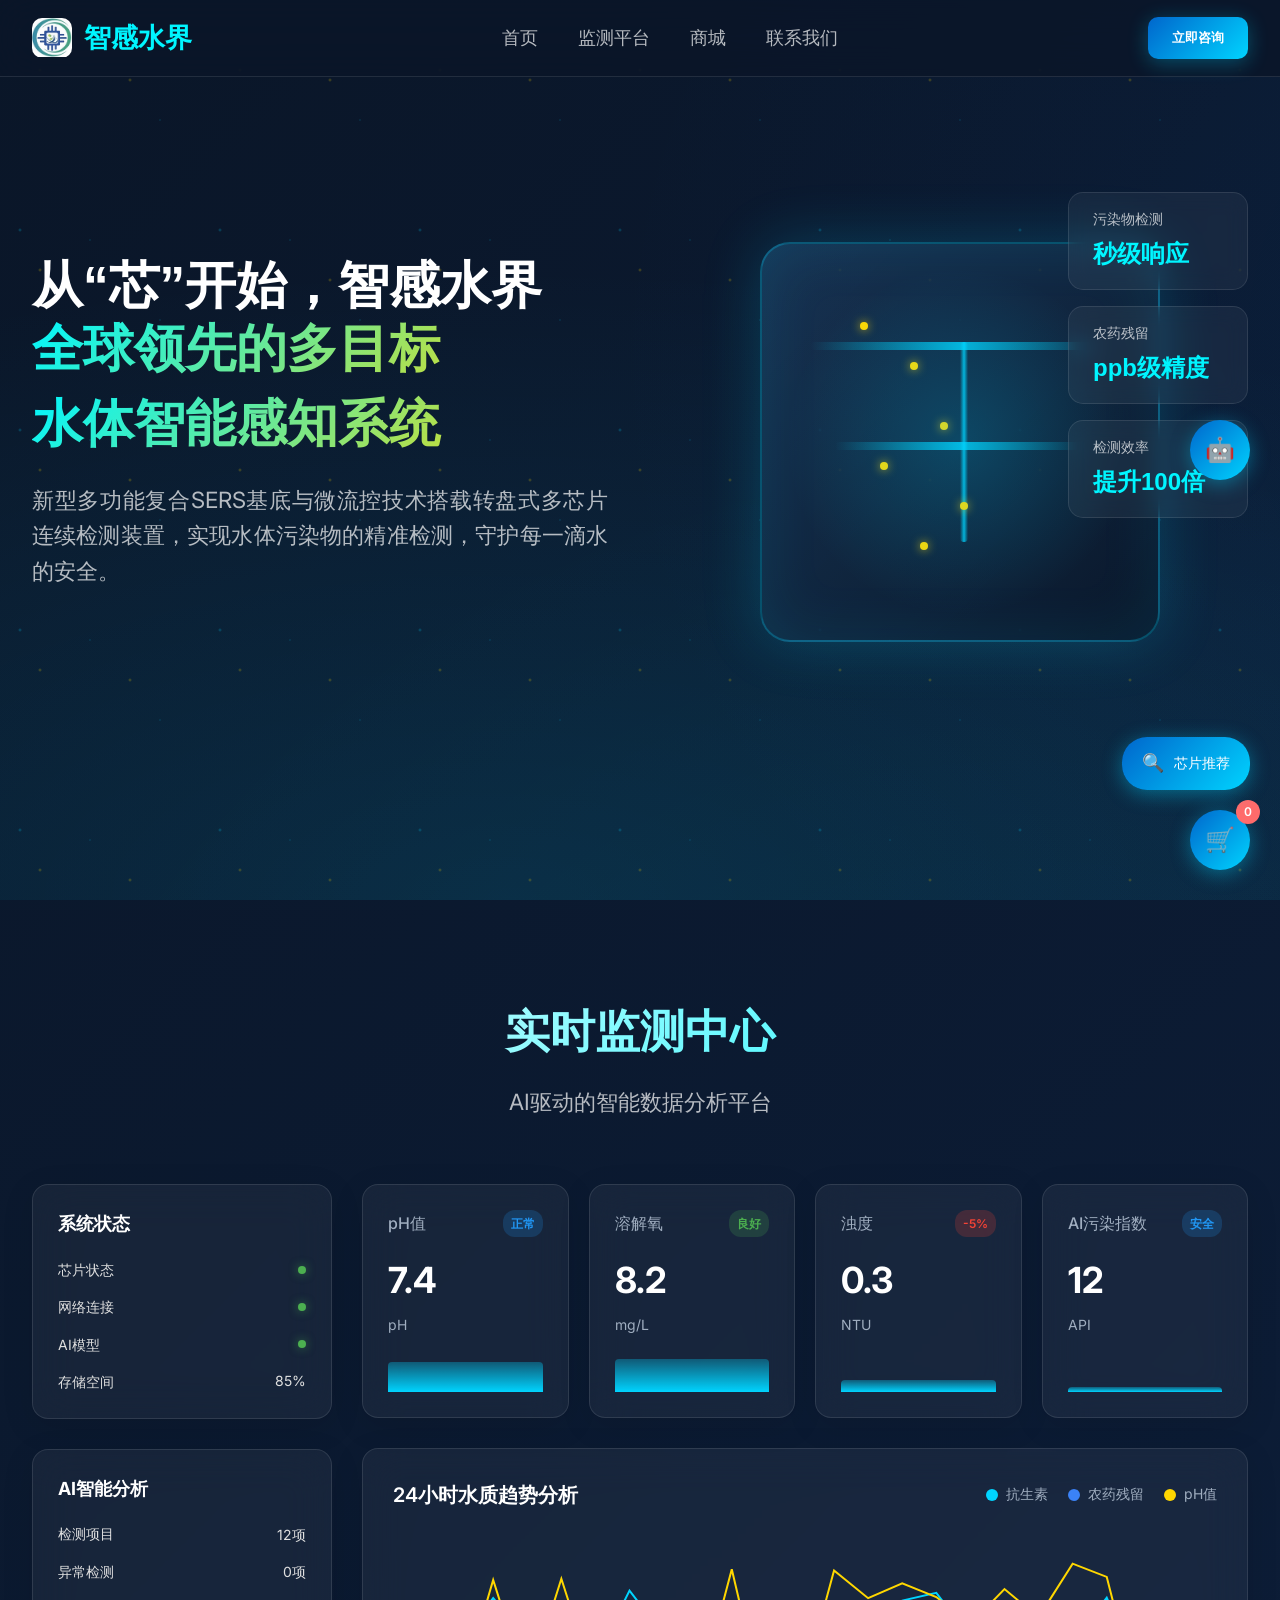
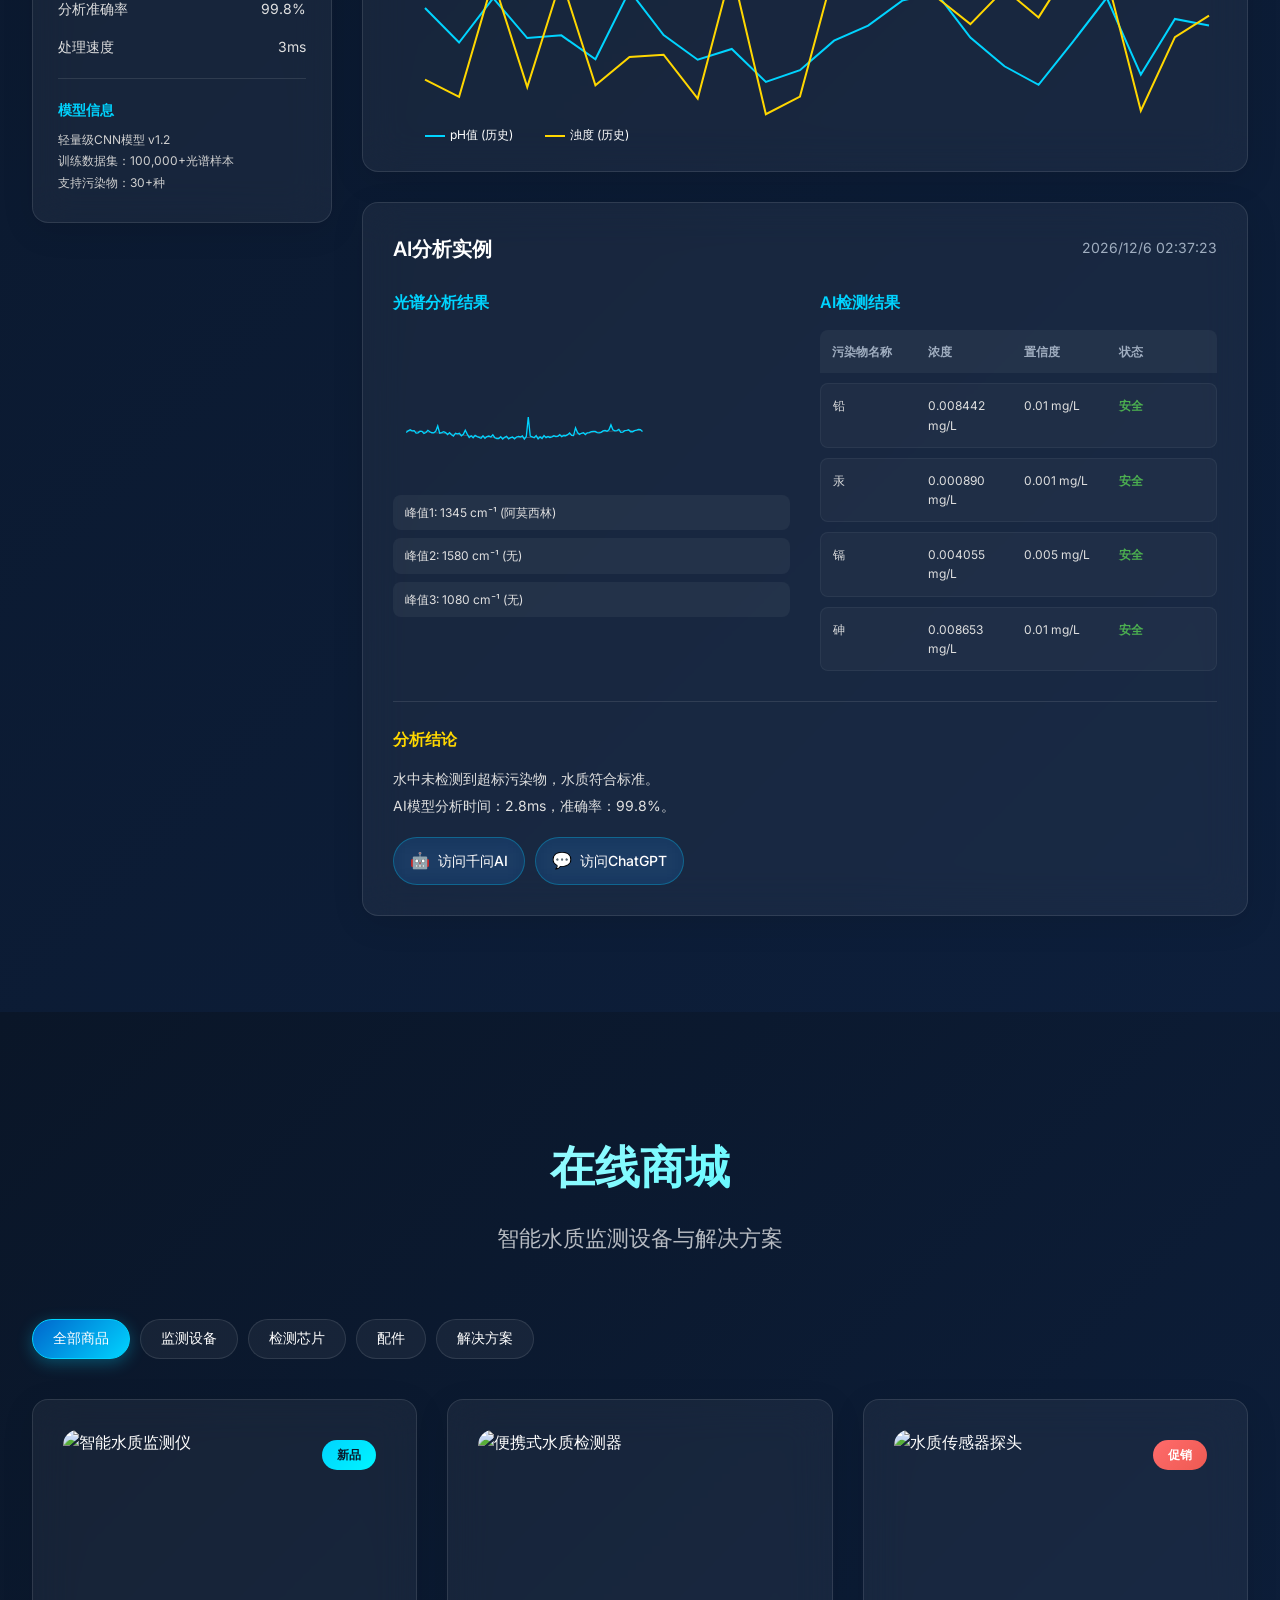
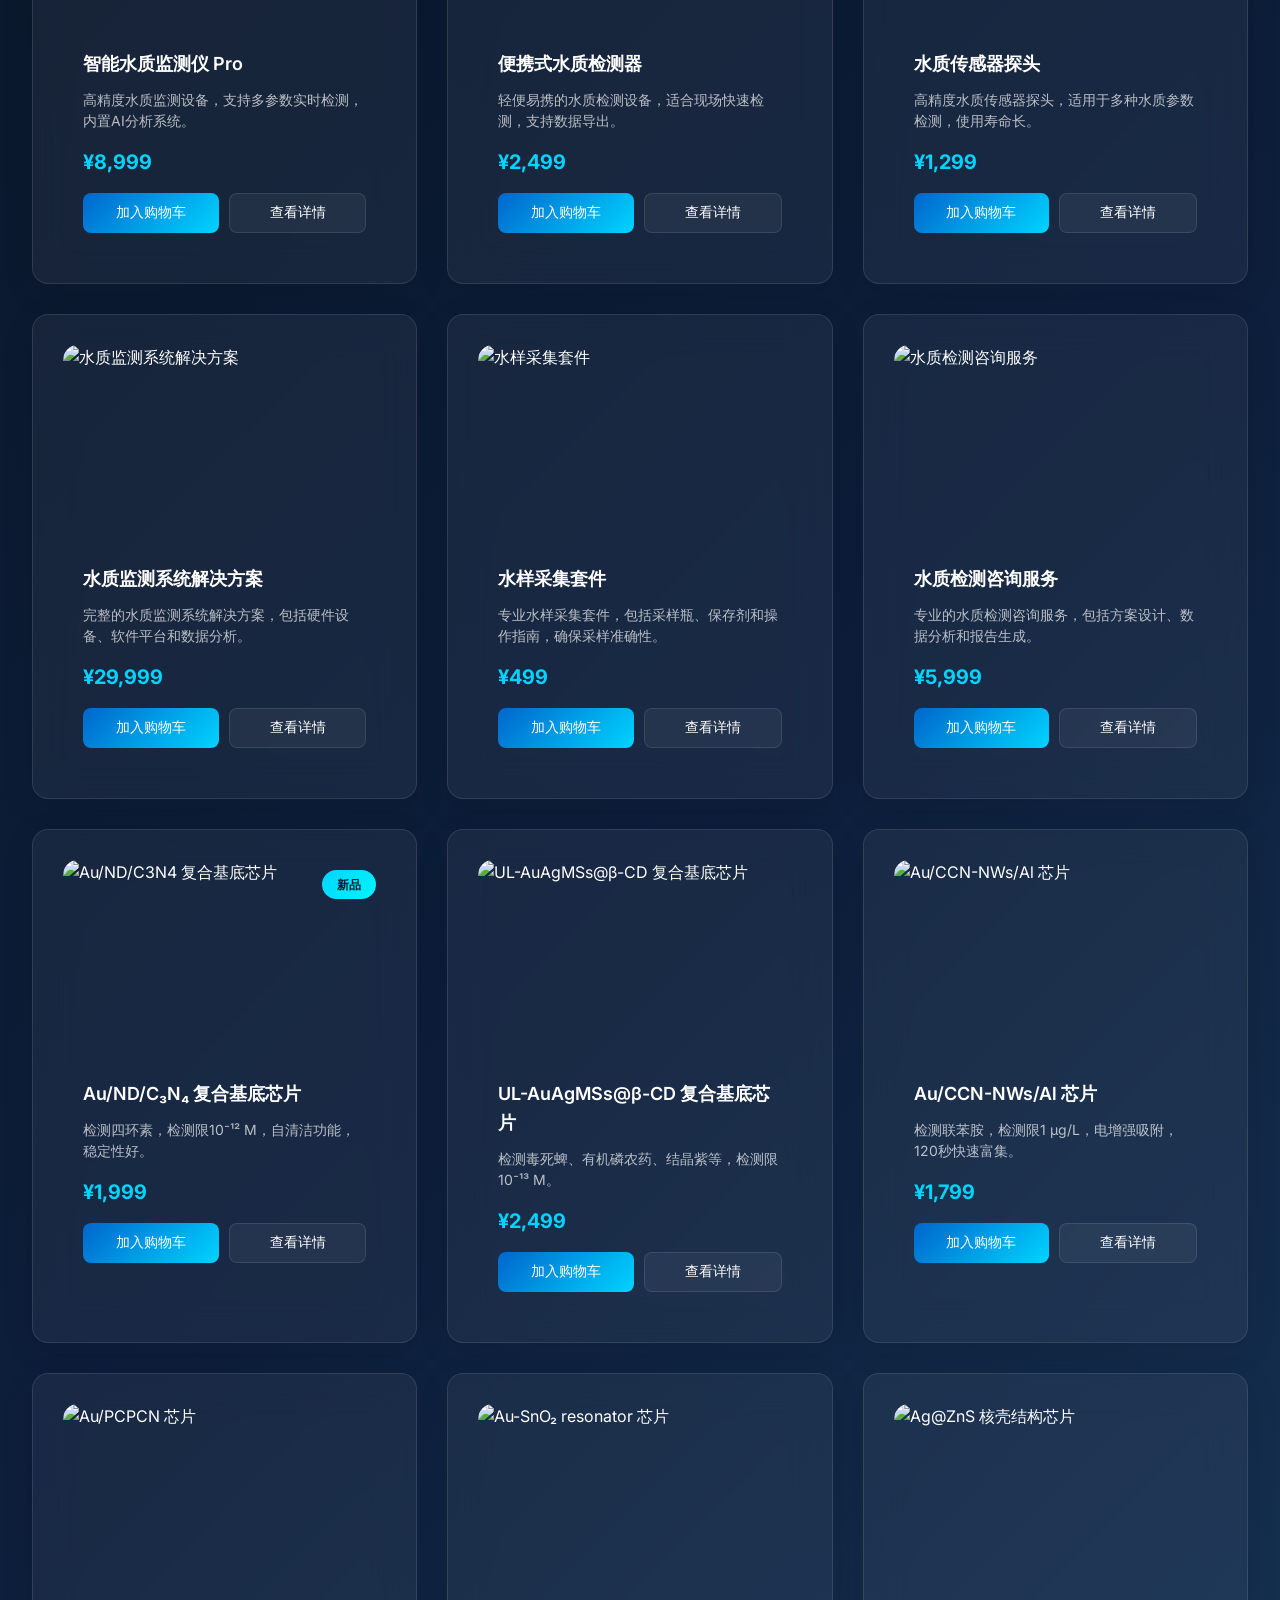
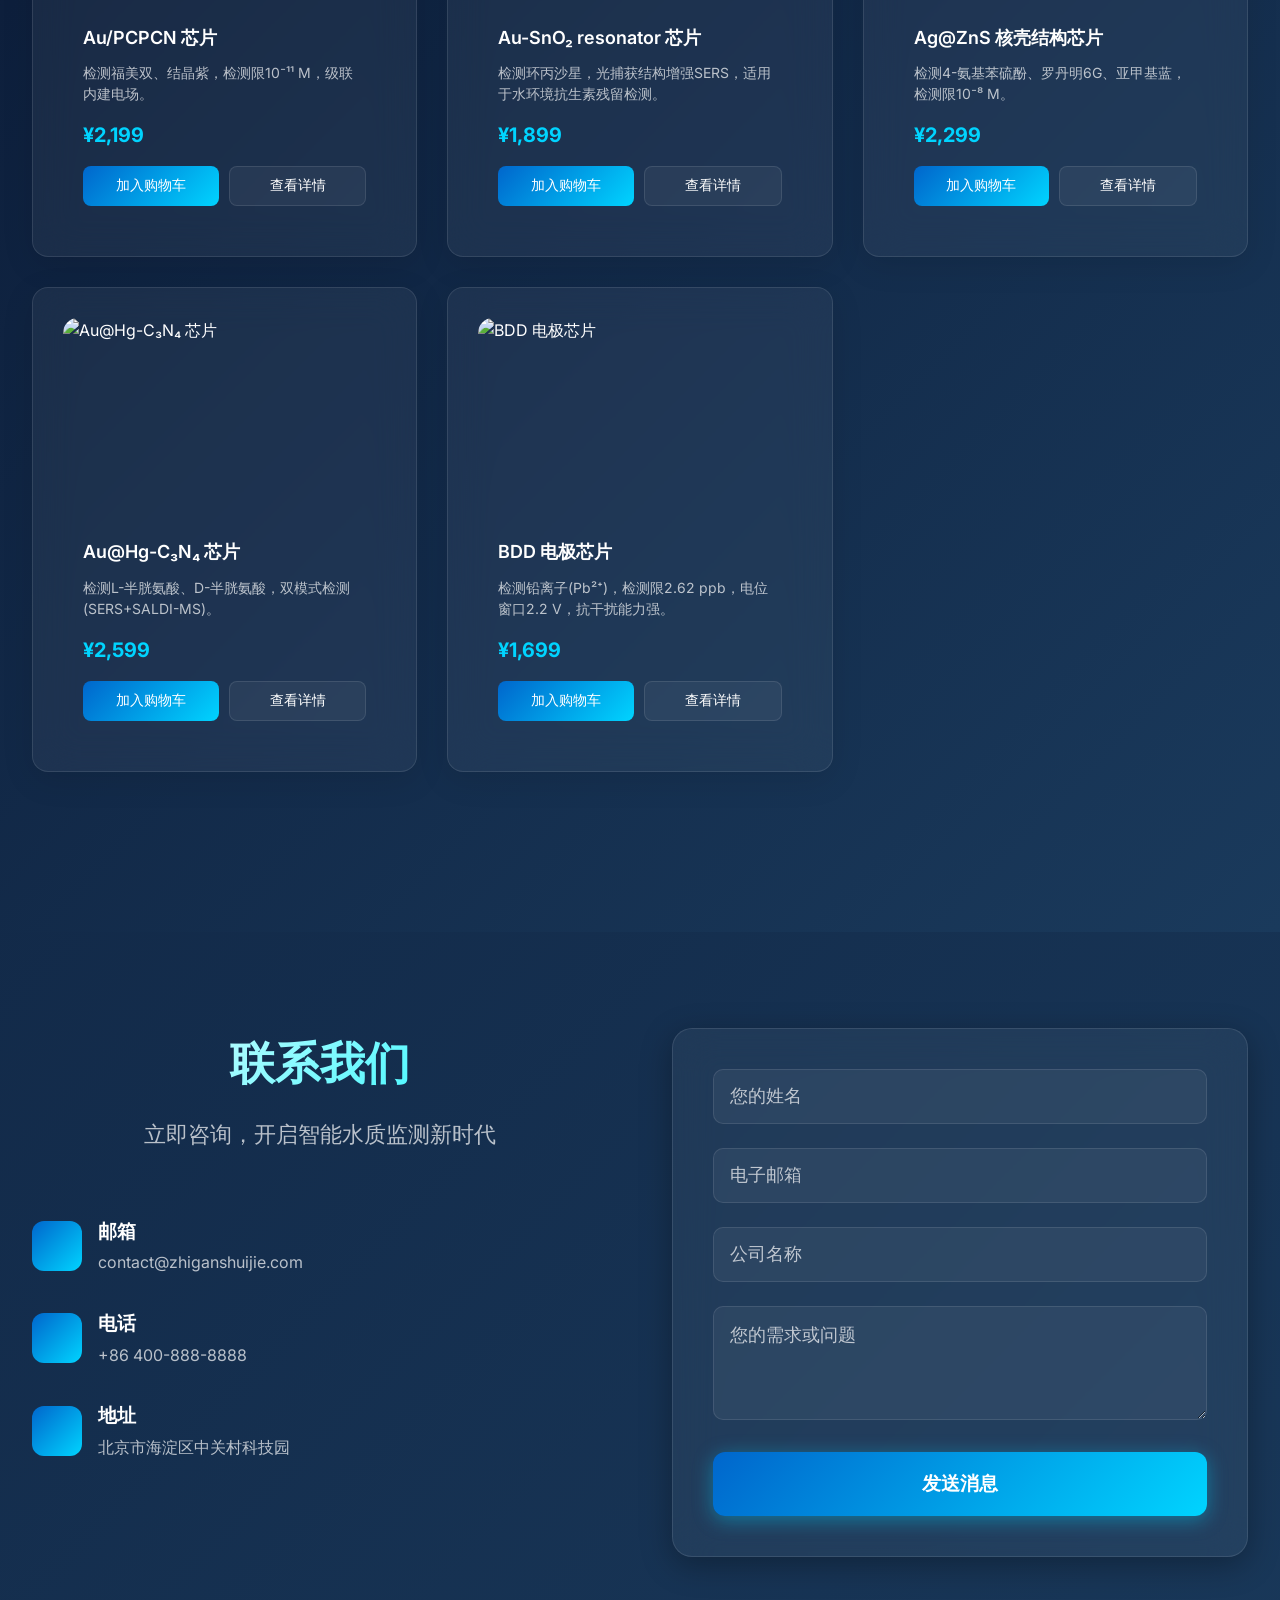
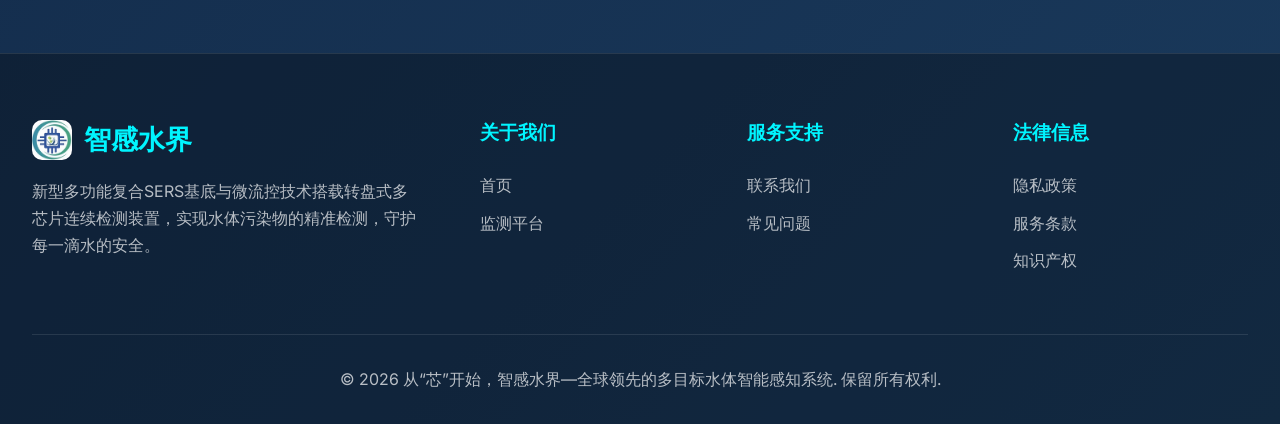
==== index.html @ d19c8962 "Add files via upload" ====
<!DOCTYPE html>
<html lang="zh-CN">
<head>
    <meta charset="UTF-8">
    <meta name="viewport" content="width=device-width, initial-scale=1.0">
    <title>从“芯”开始，智感水界—全球领先的多目标水体智能感知系统</title>
    <link rel="stylesheet" href="styles.css">
    <link href="https://fonts.googleapis.com/css2?family=Inter:wght@300;400;500;600;700;800&family=Noto+Sans+SC:wght@300;400;500;600;700;800&display=swap" rel="stylesheet">
</head>
<body>
    <!-- Navigation -->
    <nav class="navbar">
        <div class="nav-container">
            <div class="logo">
                <img src="图标.jpg" alt="质感水界" class="logo-icon">
                <span>智感水界</span>
            </div>
            <ul class="nav-menu">
                <li><a href="#home">首页</a></li>
                <li><a href="#dashboard">监测平台</a></li>
                <li><a href="#shop">商城</a></li>
                <li><a href="#contact">联系我们</a></li>
            </ul>
            <button class="cta-button">立即咨询</button>
        </div>
    </nav>

    <!-- Hero Section -->
    <section id="home" class="hero">
        <div class="hero-background">
            <div class="water-flow"></div>
            <div class="particles"></div>
        </div>
        
        <div class="hero-content">
            <div class="hero-text">
                <h1 class="hero-title">
                    <span class="title-line">从“芯”开始，智感水界</span>
                    <div class="highlight-container">
                        <span class="title-line highlight">全球领先的多目标</span>
                        <span class="title-line highlight">水体智能感知系统</span>
                    </div>
                </h1>
                <p class="hero-subtitle">
                    新型多功能复合SERS基底与微流控技术搭载转盘式多芯片连续检测装置，实现水体污染物的精准检测，守护每一滴水的安全。
                </p>
            </div>
            
            <div class="hero-visual">
                <div class="chip-container">
                    <div class="microfluidic-chip">
                        <div class="chip-base"></div>
                        <div class="liquid-channel channel-1"></div>
                        <div class="liquid-channel channel-2"></div>
                        <div class="liquid-channel channel-3"></div>
                        <div class="nanoparticle particle-1"></div>
                        <div class="nanoparticle particle-2"></div>
                        <div class="nanoparticle particle-3"></div>
                        <div class="nanoparticle particle-4"></div>
                        <div class="nanoparticle particle-5"></div>
                        <div class="nanoparticle particle-6"></div>
                        <div class="chip-glow"></div>
                    </div>
                    <div class="floating-data">
                        <div class="data-point">
                            <span class="data-label">污染物检测</span>
                            <span class="data-value">秒级响应</span>
                        </div>
                        <div class="data-point">
                            <span class="data-label">农药残留</span>
                            <span class="data-value">ppb级精度</span>
                        </div>
                        <div class="data-point">
                            <span class="data-label">检测效率</span>
                            <span class="data-value">提升100倍</span>
                        </div>
                    </div>
                </div>
            </div>
        </div>
    </section>

    <!-- Dashboard Section -->
    <section id="dashboard" class="dashboard">
        <div class="container">
            <h2 class="section-title">实时监测中心</h2>
            <p class="section-subtitle">AI驱动的智能数据分析平台</p>
            
            <div class="dashboard-content">
                <div class="dashboard-sidebar">
                    <div class="system-status glass-card">
                        <h3>系统状态</h3>
                        <div class="status-indicators">
                            <div class="status-item">
                                <span>芯片状态</span>
                                <span class="status-dot online"></span>
                            </div>
                            <div class="status-item">
                                <span>网络连接</span>
                                <span class="status-dot online"></span>
                            </div>
                            <div class="status-item">
                                <span>AI模型</span>
                                <span class="status-dot online"></span>
                            </div>
                            <div class="status-item">
                                <span>存储空间</span>
                                <span>85%</span>
                            </div>
                        </div>
                    </div>
                    
                    <div class="ai-analysis glass-card">
                        <h3>AI智能分析</h3>
                        <div class="analysis-result">
                            <div class="analysis-item">
                                <span>检测项目</span>
                                <span>12项</span>
                            </div>
                            <div class="analysis-item">
                                <span>异常检测</span>
                                <span>0项</span>
                            </div>
                            <div class="analysis-item">
                                <span>分析准确率</span>
                                <span>99.8%</span>
                            </div>
                            <div class="analysis-item">
                                <span>处理速度</span>
                                <span>3ms</span>
                            </div>
                        </div>
                        <div class="ai-model-info">
                            <h4>模型信息</h4>
                            <p>轻量级CNN模型 v1.2</p>
                            <p>训练数据集：100,000+光谱样本</p>
                            <p>支持污染物：30+种</p>
                        </div>
                    </div>
                </div>
                
                <div class="dashboard-main">
                    <div class="metrics-grid">
                        <div class="metric-card glass-card">
                            <div class="metric-header">
                                <span class="metric-title">pH值</span>
                                <span class="metric-trend stable">正常</span>
                            </div>
                            <div class="metric-value">7.4</div>
                            <div class="metric-unit">pH</div>
                            <div class="metric-chart">
                                <div class="chart-bar" style="height: 74%"></div>
                            </div>
                        </div>
                        
                        <div class="metric-card glass-card">
                            <div class="metric-header">
                                <span class="metric-title">溶解氧</span>
                                <span class="metric-trend positive">良好</span>
                            </div>
                            <div class="metric-value">8.2</div>
                            <div class="metric-unit">mg/L</div>
                            <div class="metric-chart">
                                <div class="chart-bar" style="height: 82%"></div>
                            </div>
                        </div>
                        
                        <div class="metric-card glass-card">
                            <div class="metric-header">
                                <span class="metric-title">浊度</span>
                                <span class="metric-trend negative">-5%</span>
                            </div>
                            <div class="metric-value">0.3</div>
                            <div class="metric-unit">NTU</div>
                            <div class="metric-chart">
                                <div class="chart-bar" style="height: 30%"></div>
                            </div>
                        </div>
                        
                        <div class="metric-card glass-card">
                            <div class="metric-header">
                                <span class="metric-title">AI污染指数</span>
                                <span class="metric-trend stable">安全</span>
                            </div>
                            <div class="metric-value">12</div>
                            <div class="metric-unit">API</div>
                            <div class="metric-chart">
                                <div class="chart-bar" style="height: 12%"></div>
                            </div>
                        </div>
                    </div>
                    
                    <div class="main-chart glass-card">
                        <div class="chart-header">
                            <h4>24小时水质趋势分析</h4>
                            <div class="chart-legend">
                                <span class="legend-item"><span class="legend-dot cyan"></span>抗生素</span>
                                <span class="legend-item"><span class="legend-dot blue"></span>农药残留</span>
                                <span class="legend-item"><span class="legend-dot gold"></span>pH值</span>
                            </div>
                        </div>
                        <div class="chart-area">
                            <svg class="chart-svg" viewBox="0 0 800 200">
                                <defs>
                                    <linearGradient id="gradient1" x1="0%" y1="0%" x2="0%" y2="100%">
                                        <stop offset="0%" style="stop-color:#00d4ff;stop-opacity:0.3" />
                                        <stop offset="100%" style="stop-color:#00d4ff;stop-opacity:0" />
                                    </linearGradient>
                                </defs>
                                <path class="chart-path" d="M0,150 Q100,100 200,120 T400,80 T600,100 T800,60" fill="none" stroke="#00d4ff" stroke-width="2"/>
                                <path class="chart-area-fill" d="M0,150 Q100,100 200,120 T400,80 T600,100 T800,60 L800,200 L0,200 Z" fill="url(#gradient1)"/>
                            </svg>
                        </div>
                    </div>
                    
                    <!-- AI Analysis Example Section -->
                    <div class="ai-analysis-example glass-card">
                        <div class="analysis-header">
                            <h4>AI分析实例</h4>
                            <span class="analysis-time">2026-12-20 19:45:30</span>
                        </div>
                        <div class="analysis-content">
                            <div class="spectral-analysis">
                                <h5>光谱分析结果</h5>
                                <div class="spectrum-chart">
                                    <svg class="spectrum-svg" viewBox="0 0 600 150">
                                        <path class="spectrum-path" d="M0,100 Q50,80 100,90 T200,70 T300,85 T400,60 T500,75 T600,50" fill="none" stroke="#ffd700" stroke-width="2"/>
                                        <path class="spectrum-baseline" d="M0,120 L600,120" stroke="#666" stroke-width="1" stroke-dasharray="5,5"/>
                                    </svg>
                                </div>
                                <div class="spectral-peaks">
                                    <span class="peak">峰值1: 1345 cm⁻¹ (阿莫西林)</span>
                                    <span class="peak">峰值2: 1580 cm⁻¹ (无)</span>
                                    <span class="peak">峰值3: 1080 cm⁻¹ (无)</span>
                                </div>
                            </div>
                            <div class="ai-detection-results">
                                <h5>AI检测结果</h5>
                                <div class="detection-table">
                                    <div class="table-header">
                                        <span>污染物名称</span>
                                        <span>浓度</span>
                                        <span>置信度</span>
                                        <span>状态</span>
                                    </div>
                                    <div class="table-row">
                                        <span>阿莫西林</span>
                                        <span>0.02 mg/L</span>
                                        <span>99.8%</span>
                                        <span class="status-safe">安全</span>
                                    </div>
                                    <div class="table-row">
                                        <span>四环素</span>
                                        <span>未检测到</span>
                                        <span>-</span>
                                        <span class="status-safe">安全</span>
                                    </div>
                                    <div class="table-row">
                                        <span>农药残留</span>
                                        <span>未检测到</span>
                                        <span>-</span>
                                        <span class="status-safe">安全</span>
                                    </div>
                                    <div class="table-row">
                                        <span>重金属</span>
                                        <span>未检测到</span>
                                        <span>-</span>
                                        <span class="status-safe">安全</span>
                                    </div>
                                </div>
                            </div>
                        </div>
                        <div class="analysis-conclusion">
                            <h5>分析结论</h5>
                            <p>水样中检测到低浓度阿莫西林（0.02 mg/L），低于国家标准限量（0.05 mg/L），水质安全。</p>
                            <p>AI模型分析时间：2.8ms，准确率：99.8%。</p>
                            <div class="ai-assistant-links">
                                <a href="https://qianwen.aliyun.com/" target="_blank" class="ai-link-button">
                                    <span class="ai-icon">🤖</span>
                                    访问千问AI
                                </a>
                                <a href="https://chat.openai.com/" target="_blank" class="ai-link-button">
                                    <span class="ai-icon">💬</span>
                                    访问ChatGPT
                                </a>
                            </div>
                        </div>
                    </div>
                </div>
            </div>
        </div>
    </section>

    <!-- Shop Section -->
    <section id="shop" class="shop">
        <div class="container">
            <h2 class="section-title">在线商城</h2>
            <p class="section-subtitle">智能水质监测设备与解决方案</p>
            
            <div class="shop-content">
                <!-- Shop Categories -->
                <div class="shop-categories">
                    <button class="category-btn active" data-category="all">全部商品</button>
                    <button class="category-btn" data-category="equipment">监测设备</button>
                    <button class="category-btn" data-category="chips">检测芯片</button>
                    <button class="category-btn" data-category="accessories">配件</button>
                    <button class="category-btn" data-category="solutions">解决方案</button>
                </div>
                
                <!-- Products Grid -->
                <div class="products-grid">
                    <!-- Product 1 -->
                    <div class="product-card glass-card" data-category="equipment">
                        <div class="product-image">
                            <img src="https://trae-api-cn.mchost.guru/api/ide/v1/text_to_image?prompt=water%20quality%20monitoring%20device%2C%20scientific%20equipment%2C%20blue%20and%20white%20design%2C%20professional%20appearance&image_size=landscape_4_3" alt="智能水质监测仪">
                            <div class="product-badge new">新品</div>
                        </div>
                        <div class="product-info">
                            <h3 class="product-title">智能水质监测仪 Pro</h3>
                            <p class="product-description">高精度水质监测设备，支持多参数实时检测，内置AI分析系统。</p>
                            <div class="product-price">¥8,999</div>
                            <div class="product-actions">
                                <button class="add-to-cart" data-id="1">加入购物车</button>
                                <button class="view-details" data-id="1">查看详情</button>
                            </div>
                        </div>
                    </div>
                    
                    <!-- Product 2 -->
                    <div class="product-card glass-card" data-category="equipment">
                        <div class="product-image">
                            <img src="https://trae-api-cn.mchost.guru/api/ide/v1/text_to_image?prompt=portable%20water%20quality%20tester%2C%20handheld%20device%2C%20modern%20design%2C%20blue%20display&image_size=landscape_4_3" alt="便携式水质检测器">
                        </div>
                        <div class="product-info">
                            <h3 class="product-title">便携式水质检测器</h3>
                            <p class="product-description">轻便易携的水质检测设备，适合现场快速检测，支持数据导出。</p>
                            <div class="product-price">¥2,499</div>
                            <div class="product-actions">
                                <button class="add-to-cart" data-id="2">加入购物车</button>
                                <button class="view-details" data-id="2">查看详情</button>
                            </div>
                        </div>
                    </div>
                    
                    <!-- Product 3 -->
                    <div class="product-card glass-card" data-category="accessories">
                        <div class="product-image">
                            <img src="https://trae-api-cn.mchost.guru/api/ide/v1/text_to_image?prompt=water%20quality%20sensor%20probe%2C%20scientific%20instrument%2C%20stainless%20steel%20design&image_size=landscape_4_3" alt="水质传感器探头">
                            <div class="product-badge sale">促销</div>
                        </div>
                        <div class="product-info">
                            <h3 class="product-title">水质传感器探头</h3>
                            <p class="product-description">高精度水质传感器探头，适用于多种水质参数检测，使用寿命长。</p>
                            <div class="product-price">¥1,299</div>
                            <div class="product-actions">
                                <button class="add-to-cart" data-id="3">加入购物车</button>
                                <button class="view-details" data-id="3">查看详情</button>
                            </div>
                        </div>
                    </div>
                    
                    <!-- Product 4 -->
                    <div class="product-card glass-card" data-category="solutions">
                        <div class="product-image">
                            <img src="https://trae-api-cn.mchost.guru/api/ide/v1/text_to_image?prompt=water%20quality%20monitoring%20system%20dashboard%2C%20data%20visualization%2C%20modern%20interface&image_size=landscape_4_3" alt="水质监测系统解决方案">
                        </div>
                        <div class="product-info">
                            <h3 class="product-title">水质监测系统解决方案</h3>
                            <p class="product-description">完整的水质监测系统解决方案，包括硬件设备、软件平台和数据分析。</p>
                            <div class="product-price">¥29,999</div>
                            <div class="product-actions">
                                <button class="add-to-cart" data-id="4">加入购物车</button>
                                <button class="view-details" data-id="4">查看详情</button>
                            </div>
                        </div>
                    </div>
                    
                    <!-- Product 5 -->
                    <div class="product-card glass-card" data-category="accessories">
                        <div class="product-image">
                            <img src="https://trae-api-cn.mchost.guru/api/ide/v1/text_to_image?prompt=water%20sample%20collection%20kit%2C%20scientific%20equipment%2C%20professional%20tools&image_size=landscape_4_3" alt="水样采集套件">
                        </div>
                        <div class="product-info">
                            <h3 class="product-title">水样采集套件</h3>
                            <p class="product-description">专业水样采集套件，包括采样瓶、保存剂和操作指南，确保采样准确性。</p>
                            <div class="product-price">¥499</div>
                            <div class="product-actions">
                                <button class="add-to-cart" data-id="5">加入购物车</button>
                                <button class="view-details" data-id="5">查看详情</button>
                            </div>
                        </div>
                    </div>
                    
                    <!-- Product 6 -->
                    <div class="product-card glass-card" data-category="solutions">
                        <div class="product-image">
                            <img src="https://trae-api-cn.mchost.guru/api/ide/v1/text_to_image?prompt=water%20quality%20consulting%20service%2C%20professional%20team%2C%20data%20analysis&image_size=landscape_4_3" alt="水质检测咨询服务">
                        </div>
                        <div class="product-info">
                            <h3 class="product-title">水质检测咨询服务</h3>
                            <p class="product-description">专业的水质检测咨询服务，包括方案设计、数据分析和报告生成。</p>
                            <div class="product-price">¥5,999</div>
                            <div class="product-actions">
                                <button class="add-to-cart" data-id="6">加入购物车</button>
                                <button class="view-details" data-id="6">查看详情</button>
                            </div>
                        </div>
                    </div>
                    
                    <!-- Chip Products -->
                    <!-- Chip 1 -->
                    <div class="product-card glass-card" data-category="chips">
                        <div class="product-image">
                            <img src="https://trae-api-cn.mchost.guru/api/ide/v1/text_to_image?prompt=microchip%20for%20water%20quality%20testing%2C%20scientific%20equipment%2C%20blue%20and%20silver%20design&image_size=landscape_4_3" alt="Au/ND/C3N4 复合基底芯片">
                            <div class="product-badge new">新品</div>
                        </div>
                        <div class="product-info">
                            <h3 class="product-title">Au/ND/C₃N₄ 复合基底芯片</h3>
                            <p class="product-description">检测四环素，检测限10⁻¹² M，自清洁功能，稳定性好。</p>
                            <div class="product-price">¥1,999</div>
                            <div class="product-actions">
                                <button class="add-to-cart" data-id="7">加入购物车</button>
                                <button class="view-details" data-id="7">查看详情</button>
                            </div>
                        </div>
                    </div>
                    
                    <!-- Chip 2 -->
                    <div class="product-card glass-card" data-category="chips">
                        <div class="product-image">
                            <img src="https://trae-api-cn.mchost.guru/api/ide/v1/text_to_image?prompt=microchip%20for%20water%20quality%20testing%2C%20scientific%20equipment%2C%20green%20and%20silver%20design&image_size=landscape_4_3" alt="UL-AuAgMSs@β-CD 复合基底芯片">
                        </div>
                        <div class="product-info">
                            <h3 class="product-title">UL-AuAgMSs@β-CD 复合基底芯片</h3>
                            <p class="product-description">检测毒死蜱、有机磷农药、结晶紫等，检测限10⁻¹³ M。</p>
                            <div class="product-price">¥2,499</div>
                            <div class="product-actions">
                                <button class="add-to-cart" data-id="8">加入购物车</button>
                                <button class="view-details" data-id="8">查看详情</button>
                            </div>
                        </div>
                    </div>
                    
                    <!-- Chip 3 -->
                    <div class="product-card glass-card" data-category="chips">
                        <div class="product-image">
                            <img src="https://trae-api-cn.mchost.guru/api/ide/v1/text_to_image?prompt=microchip%20for%20water%20quality%20testing%2C%20scientific%20equipment%2C%20purple%20and%20silver%20design&image_size=landscape_4_3" alt="Au/CCN-NWs/Al 芯片">
                        </div>
                        <div class="product-info">
                            <h3 class="product-title">Au/CCN-NWs/Al 芯片</h3>
                            <p class="product-description">检测联苯胺，检测限1 μg/L，电增强吸附，120秒快速富集。</p>
                            <div class="product-price">¥1,799</div>
                            <div class="product-actions">
                                <button class="add-to-cart" data-id="9">加入购物车</button>
                                <button class="view-details" data-id="9">查看详情</button>
                            </div>
                        </div>
                    </div>
                    
                    <!-- Chip 4 -->
                    <div class="product-card glass-card" data-category="chips">
                        <div class="product-image">
                            <img src="https://trae-api-cn.mchost.guru/api/ide/v1/text_to_image?prompt=microchip%20for%20water%20quality%20testing%2C%20scientific%20equipment%2C%20red%20and%20silver%20design&image_size=landscape_4_3" alt="Au/PCPCN 芯片">
                        </div>
                        <div class="product-info">
                            <h3 class="product-title">Au/PCPCN 芯片</h3>
                            <p class="product-description">检测福美双、结晶紫，检测限10⁻¹¹ M，级联内建电场。</p>
                            <div class="product-price">¥2,199</div>
                            <div class="product-actions">
                                <button class="add-to-cart" data-id="10">加入购物车</button>
                                <button class="view-details" data-id="10">查看详情</button>
                            </div>
                        </div>
                    </div>
                    
                    <!-- Chip 5 -->
                    <div class="product-card glass-card" data-category="chips">
                        <div class="product-image">
                            <img src="https://trae-api-cn.mchost.guru/api/ide/v1/text_to_image?prompt=microchip%20for%20water%20quality%20testing%2C%20scientific%20equipment%2C%20yellow%20and%20silver%20design&image_size=landscape_4_3" alt="Au-SnO₂ resonator 芯片">
                        </div>
                        <div class="product-info">
                            <h3 class="product-title">Au-SnO₂ resonator 芯片</h3>
                            <p class="product-description">检测环丙沙星，光捕获结构增强SERS，适用于水环境抗生素残留检测。</p>
                            <div class="product-price">¥1,899</div>
                            <div class="product-actions">
                                <button class="add-to-cart" data-id="11">加入购物车</button>
                                <button class="view-details" data-id="11">查看详情</button>
                            </div>
                        </div>
                    </div>
                    
                    <!-- Chip 6 -->
                    <div class="product-card glass-card" data-category="chips">
                        <div class="product-image">
                            <img src="https://trae-api-cn.mchost.guru/api/ide/v1/text_to_image?prompt=microchip%20for%20water%20quality%20testing%2C%20scientific%20equipment%2C%20blue%20and%20gold%20design&image_size=landscape_4_3" alt="Ag@ZnS 核壳结构芯片">
                        </div>
                        <div class="product-info">
                            <h3 class="product-title">Ag@ZnS 核壳结构芯片</h3>
                            <p class="product-description">检测4-氨基苯硫酚、罗丹明6G、亚甲基蓝，检测限10⁻⁸ M。</p>
                            <div class="product-price">¥2,299</div>
                            <div class="product-actions">
                                <button class="add-to-cart" data-id="12">加入购物车</button>
                                <button class="view-details" data-id="12">查看详情</button>
                            </div>
                        </div>
                    </div>
                    
                    <!-- Chip 7 -->
                    <div class="product-card glass-card" data-category="chips">
                        <div class="product-image">
                            <img src="https://trae-api-cn.mchost.guru/api/ide/v1/text_to_image?prompt=microchip%20for%20water%20quality%20testing%2C%20scientific%20equipment%2C%20silver%20and%20white%20design&image_size=landscape_4_3" alt="Au@Hg-C₃N₄ 芯片">
                        </div>
                        <div class="product-info">
                            <h3 class="product-title">Au@Hg-C₃N₄ 芯片</h3>
                            <p class="product-description">检测L-半胱氨酸、D-半胱氨酸，双模式检测(SERS+SALDI-MS)。</p>
                            <div class="product-price">¥2,599</div>
                            <div class="product-actions">
                                <button class="add-to-cart" data-id="13">加入购物车</button>
                                <button class="view-details" data-id="13">查看详情</button>
                            </div>
                        </div>
                    </div>
                    
                    <!-- Chip 8 -->
                    <div class="product-card glass-card" data-category="chips">
                        <div class="product-image">
                            <img src="https://trae-api-cn.mchost.guru/api/ide/v1/text_to_image?prompt=microchip%20for%20water%20quality%20testing%2C%20scientific%20equipment%2C%20black%20and%20silver%20design&image_size=landscape_4_3" alt="BDD 电极芯片">
                        </div>
                        <div class="product-info">
                            <h3 class="product-title">BDD 电极芯片</h3>
                            <p class="product-description">检测铅离子(Pb²⁺)，检测限2.62 ppb，电位窗口2.2 V，抗干扰能力强。</p>
                            <div class="product-price">¥1,699</div>
                            <div class="product-actions">
                                <button class="add-to-cart" data-id="14">加入购物车</button>
                                <button class="view-details" data-id="14">查看详情</button>
                            </div>
                        </div>
                    </div>
                </div>
                
                <!-- Shopping Cart -->
                <div class="shopping-cart glass-card">
                    <div class="cart-header">
                        <h3>购物车</h3>
                        <button class="cart-close">×</button>
                    </div>
                    <div class="cart-items" id="cartItems">
                        <div class="cart-empty">
                            <p>购物车为空</p>
                        </div>
                    </div>
                    <div class="cart-summary">
                        <div class="cart-total">
                            <span>总计：</span>
                            <span class="total-price">¥0</span>
                        </div>
                        <button class="checkout-btn">结算</button>
                    </div>
                </div>
                
                <!-- Chip Recommendation System -->
                <div class="chip-recommendation glass-card">
                    <div class="recommendation-header">
                        <h3>芯片智能推荐</h3>
                        <button class="recommendation-close">×</button>
                    </div>
                    <div class="recommendation-content">
                        <div class="pollutants-selection">
                            <h4>选择需要监测的污染物</h4>
                            <div class="pollutants-list">
                                <div class="pollutant-item">
                                    <input type="checkbox" id="pollutant-1" value="tetracycline">
                                    <label for="pollutant-1">四环素 (Tetracycline)</label>
                                </div>
                                <div class="pollutant-item">
                                    <input type="checkbox" id="pollutant-2" value="chlorpyrifos">
                                    <label for="pollutant-2">毒死蜱 (CPF)</label>
                                </div>
                                <div class="pollutant-item">
                                    <input type="checkbox" id="pollutant-3" value="crystal-violet">
                                    <label for="pollutant-3">结晶紫 (CV)</label>
                                </div>
                                <div class="pollutant-item">
                                    <input type="checkbox" id="pollutant-4" value="methylene-blue">
                                    <label for="pollutant-4">亚甲基蓝 (MB)</label>
                                </div>
                                <div class="pollutant-item">
                                    <input type="checkbox" id="pollutant-5" value="methyl-orange">
                                    <label for="pollutant-5">甲基橙 (MO)</label>
                                </div>
                                <div class="pollutant-item">
                                    <input type="checkbox" id="pollutant-6" value="benzidine">
                                    <label for="pollutant-6">联苯胺 (Benzidine)</label>
                                </div>
                                <div class="pollutant-item">
                                    <input type="checkbox" id="pollutant-7" value="thiram">
                                    <label for="pollutant-7">福美双 (Thiram)</label>
                                </div>
                                <div class="pollutant-item">
                                    <input type="checkbox" id="pollutant-8" value="ciprofloxacin">
                                    <label for="pollutant-8">环丙沙星 (Ciprofloxacin)</label>
                                </div>
                                <div class="pollutant-item">
                                    <input type="checkbox" id="pollutant-9" value="4-atp">
                                    <label for="pollutant-9">4-氨基苯硫酚 (4-ATP)</label>
                                </div>
                                <div class="pollutant-item">
                                    <input type="checkbox" id="pollutant-10" value="rhodamine-6g">
                                    <label for="pollutant-10">罗丹明6G (R6G)</label>
                                </div>
                                <div class="pollutant-item">
                                    <input type="checkbox" id="pollutant-11" value="cysteine">
                                    <label for="pollutant-11">半胱氨酸 (Cysteine)</label>
                                </div>
                                <div class="pollutant-item">
                                    <input type="checkbox" id="pollutant-12" value="lead">
                                    <label for="pollutant-12">铅离子 (Pb²⁺)</label>
                                </div>
                            </div>
                        </div>
                        <button class="recommend-btn" id="recommendBtn">获取推荐</button>
                        <div class="recommendation-results" id="recommendationResults">
                            <h4>推荐芯片</h4>
                            <div class="recommendation-empty">
                                <p>请选择污染物并点击获取推荐</p>
                            </div>
                        </div>
                    </div>
                </div>
                
                <!-- Cart Button -->
                <div class="cart-button" id="cartButton">
                    <span class="cart-icon">🛒</span>
                    <span class="cart-count" id="cartCount">0</span>
                </div>
                
                <!-- Chip Recommendation Button -->
                <div class="recommendation-button" id="recommendationButton">
                    <span class="recommendation-icon">🔍</span>
                    <span class="recommendation-text">芯片推荐</span>
                </div>
            </div>
        </div>
    </section>

    <!-- Product Detail Modal -->
    <div class="product-modal" id="productModal">
        <div class="modal-content glass-card">
            <div class="modal-header">
                <h3 id="modalTitle">产品详情</h3>
                <button class="modal-close" id="modalClose">×</button>
            </div>
            <div class="modal-body">
                <div class="product-detail-content">
                    <div class="product-detail-image">
                        <img id="modalImage" src="" alt="产品图片">
                    </div>
                    <div class="product-detail-info">
                        <h4 id="modalProductName">产品名称</h4>
                        <div class="product-detail-table">
                            <table>
                                <tr>
                                    <th>编号</th>
                                    <td id="modalProductId"></td>
                                </tr>
                                <tr>
                                    <th>检测对象</th>
                                    <td id="modalDetectionTarget"></td>
                                </tr>
                                <tr>
                                    <th>污染物类别</th>
                                    <td id="modalPollutantType"></td>
                                </tr>
                                <tr>
                                    <th>检测限</th>
                                    <td id="modalDetectionLimit"></td>
                                </tr>
                                <tr>
                                    <th>关键性能指标</th>
                                    <td id="modalKeyFeatures"></td>
                                </tr>
                            </table>
                        </div>
                        <div class="product-detail-price" id="modalPrice"></div>
                        <div class="product-detail-actions">
                            <button class="add-to-cart-modal" id="modalAddToCart">加入购物车</button>
                        </div>
                    </div>
                </div>
            </div>
        </div>
    </div>

    <!-- Contact Section -->
    <section id="contact" class="contact">
        <div class="container">
            <div class="contact-content">
                <div class="contact-info">
                    <h2 class="section-title">联系我们</h2>
                    <p class="section-subtitle">立即咨询，开启智能水质监测新时代</p>
                    
                    <div class="contact-details">
                        <div class="contact-item">
                            <div class="contact-icon"></div>
                            <div>
                                <h4>邮箱</h4>
                                <p>contact@zhiganshuijie.com</p>
                            </div>
                        </div>
                        <div class="contact-item">
                            <div class="contact-icon"></div>
                            <div>
                                <h4>电话</h4>
                                <p>+86 400-888-8888</p>
                            </div>
                        </div>
                        <div class="contact-item">
                            <div class="contact-icon"></div>
                            <div>
                                <h4>地址</h4>
                                <p>北京市海淀区中关村科技园</p>
                            </div>
                        </div>
                    </div>
                </div>
                
                <div class="contact-form glass-card">
                    <form>
                        <div class="form-group">
                            <input type="text" placeholder="您的姓名" required>
                        </div>
                        <div class="form-group">
                            <input type="email" placeholder="电子邮箱" required>
                        </div>
                        <div class="form-group">
                            <input type="text" placeholder="公司名称" required>
                        </div>
                        <div class="form-group">
                            <textarea placeholder="您的需求或问题" rows="4" required></textarea>
                        </div>
                        <button type="submit" class="submit-button">发送消息</button>
                    </form>
                </div>
            </div>
        </div>
    </section>

    <!-- Footer -->
    <footer class="footer">
        <div class="container">
            <div class="footer-content">
                <div class="footer-brand">
                    <div class="logo">
                        <img src="图标.jpg" alt="智感水界" class="logo-icon">
                        <span>智感水界</span>
                    </div>
                    <p>新型多功能复合SERS基底与微流控技术搭载转盘式多芯片连续检测装置，实现水体污染物的精准检测，守护每一滴水的安全。</p>
                </div>
                
                <div class="footer-links">
                    <div class="link-column">
                        <h4>关于我们</h4>
                        <a href="#home">首页</a>
                        <a href="#dashboard">监测平台</a>
                    </div>
                    <div class="link-column">
                        <h4>服务支持</h4>
                        <a href="#contact">联系我们</a>
                        <a href="#">常见问题</a>
                    </div>
                    <div class="link-column">
                        <h4>法律信息</h4>
                        <a href="#">隐私政策</a>
                        <a href="#">服务条款</a>
                        <a href="#">知识产权</a>
                    </div>
                </div>
            </div>
            
            <div class="footer-bottom">
                <p>&copy; 2026 从“芯”开始，智感水界—全球领先的多目标水体智能感知系统. 保留所有权利.</p>
            </div>
        </div>
    </footer>

    <script src="api_client.js"></script>
    <script src="script.js"></script>
    
    <!-- AI Assistant -->
    <div class="ai-assistant-container">
        <div class="ai-assistant-button" id="aiAssistantButton">
            <span class="ai-icon">🤖</span>
        </div>
        <div class="ai-assistant-panel" id="aiAssistantPanel">
            <div class="ai-assistant-header">
                <h3>AI智能助手</h3>
                <button class="ai-assistant-close" id="aiAssistantClose">×</button>
            </div>
            <div class="ai-assistant-messages" id="aiAssistantMessages">
                <div class="ai-message">
                    <div class="message-content">
                        <p>你好！我是智感水界的AI助手，有什么可以帮助你的吗？</p>
                    </div>
                </div>
            </div>
            <div class="ai-assistant-input">
                <input type="text" id="aiAssistantInput" placeholder="请输入你的问题...">
                <button id="aiAssistantSubmit">发送</button>
            </div>
        </div>
    </div>
</body>
</html>
---- styles.css ----
/* Reset and Base Styles */
* {
    margin: 0;
    padding: 0;
    box-sizing: border-box;
}

/* AI Assistant Links */
.ai-assistant-links {
    display: flex;
    gap: 10px;
    margin-top: 20px;
    flex-wrap: wrap;
}

.ai-link-button {
    display: flex;
    align-items: center;
    gap: 8px;
    padding: 10px 16px;
    background: rgba(0, 102, 204, 0.2);
    backdrop-filter: blur(10px);
    border: 1px solid rgba(0, 212, 255, 0.3);
    border-radius: 25px;
    color: var(--text-primary);
    text-decoration: none;
    font-size: 14px;
    font-weight: 500;
    transition: all 0.3s ease;
}

.ai-link-button:hover {
    background: rgba(0, 102, 204, 0.4);
    border-color: var(--cyan);
    box-shadow: 0 4px 16px rgba(0, 212, 255, 0.3);
    transform: translateY(-2px);
}

.ai-icon {
    font-size: 16px;
}

/* Responsive adjustments for AI links */
@media (max-width: 768px) {
    .ai-assistant-links {
        flex-direction: column;
    }
    
    .ai-link-button {
        justify-content: center;
    }
}

:root {
    --primary-blue: #0066cc;
    --deep-navy: #0a1628;
    --navy-dark: #0d1f3c;
    --navy-light: #1a3a5c;
    --cyan: #00d4ff;
    --cyan-light: #00f5ff;
    --gold: #ffd700;
    --gold-light: #ffed4a;
    --white: #ffffff;
    --glass-bg: rgba(255, 255, 255, 0.05);
    --glass-border: rgba(255, 255, 255, 0.1);
    --text-primary: #ffffff;
    --text-secondary: rgba(255, 255, 255, 0.7);
}

body {
    font-family: 'Inter', -apple-system, BlinkMacSystemFont, sans-serif;
    background: linear-gradient(135deg, var(--deep-navy) 0%, var(--navy-dark) 50%, var(--navy-light) 100%);
    color: var(--text-primary);
    overflow-x: hidden;
    min-height: 100vh;
    line-height: 1.6;
}

/* Glassmorphism Effect */
.glass-card {
    background: var(--glass-bg);
    backdrop-filter: blur(20px);
    -webkit-backdrop-filter: blur(20px);
    border: 1px solid var(--glass-border);
    border-radius: 20px;
    box-shadow: 0 8px 32px rgba(0, 0, 0, 0.3);
    transition: all 0.3s ease;
}

.glass-card:hover {
    background: rgba(255, 255, 255, 0.08);
    border-color: rgba(255, 255, 255, 0.2);
    box-shadow: 0 12px 48px rgba(0, 102, 204, 0.2);
}

/* Navigation */
.navbar {
    position: fixed;
    top: 0;
    left: 0;
    right: 0;
    z-index: 1000;
    background: rgba(10, 22, 40, 0.8);
    backdrop-filter: blur(20px);
    border-bottom: 1px solid var(--glass-border);
    padding: 1rem 0;
}

.nav-container {
    max-width: 1400px;
    margin: 0 auto;
    padding: 0 2rem;
    display: flex;
    justify-content: space-between;
    align-items: center;
}

.logo {
    display: flex;
    align-items: center;
    gap: 0.75rem;
    font-family: 'Orbitron', sans-serif;
    font-size: 1.7rem;
    font-weight: 700;
    color: var(--cyan-light);
}

.logo-icon {
    width: 40px;
    height: 40px;
    border-radius: 10px;
    object-fit: contain;
}

.nav-menu {
    display: flex;
    list-style: none;
    gap: 2.5rem;
}

.nav-menu a {
    color: var(--text-secondary);
    text-decoration: none;
    font-weight: 500;
    font-size: 1.1rem;
    transition: color 0.3s ease;
    position: relative;
}

.nav-menu a::after {
    content: '';
    position: absolute;
    bottom: -5px;
    left: 0;
    width: 0;
    height: 2px;
    background: var(--cyan);
    transition: width 0.3s ease;
}

.nav-menu a:hover {
    color: var(--cyan-light);
}

.nav-menu a:hover::after {
    width: 100%;
}

.cta-button {
    background: linear-gradient(135deg, var(--primary-blue), var(--cyan));
    color: var(--white);
    border: none;
    padding: 0.75rem 1.5rem;
    border-radius: 10px;
    font-weight: 600;
    cursor: pointer;
    transition: all 0.3s ease;
    box-shadow: 0 4px 20px rgba(0, 212, 255, 0.3);
}

.cta-button:hover {
    transform: translateY(-2px);
    box-shadow: 0 6px 30px rgba(0, 212, 255, 0.5);
}

/* Hero Section */
.hero {
    min-height: 100vh;
    display: flex;
    align-items: center;
    position: relative;
    padding-top: 80px;
    overflow: hidden;
}

.hero-background {
    position: absolute;
    top: 0;
    left: 0;
    right: 0;
    bottom: 0;
    z-index: -1;
}

.water-flow {
    position: absolute;
    width: 200%;
    height: 200%;
    background: 
        radial-gradient(ellipse at 20% 50%, rgba(0, 212, 255, 0.1) 0%, transparent 50%),
        radial-gradient(ellipse at 80% 20%, rgba(0, 102, 204, 0.1) 0%, transparent 50%),
        radial-gradient(ellipse at 40% 80%, rgba(0, 245, 255, 0.05) 0%, transparent 50%);
    animation: waterFlow 20s ease-in-out infinite;
}

@keyframes waterFlow {
    0%, 100% { transform: translate(0, 0) rotate(0deg); }
    50% { transform: translate(-10%, -10%) rotate(5deg); }
}

.particles {
    position: absolute;
    width: 100%;
    height: 100%;
    background-image: 
        radial-gradient(2px 2px at 20px 30px, rgba(0, 212, 255, 0.3), transparent),
        radial-gradient(2px 2px at 40px 70px, rgba(255, 215, 0, 0.3), transparent),
        radial-gradient(1px 1px at 90px 40px, rgba(0, 212, 255, 0.3), transparent),
        radial-gradient(2px 2px at 130px 80px, rgba(255, 215, 0, 0.3), transparent),
        radial-gradient(1px 1px at 160px 120px, rgba(0, 212, 255, 0.3), transparent);
    background-size: 200px 200px;
    animation: particles 30s linear infinite;
}

@keyframes particles {
    0% { transform: translateY(0); }
    100% { transform: translateY(-200px); }
}

.hero-content {
    max-width: 1400px;
    margin: 0 auto;
    padding: 0 2rem;
    display: grid;
    grid-template-columns: 1fr 1fr;
    gap: 4rem;
    align-items: center;
}

.hero-text {
    animation: fadeInUp 1s ease-out;
}

@keyframes fadeInUp {
    from {
        opacity: 0;
        transform: translateY(30px);
    }
    to {
        opacity: 1;
        transform: translateY(0);
    }
}

.hero-title {
    font-family: 'Orbitron', sans-serif;
    font-size: 3.2rem;
    font-weight: 700;
    line-height: 1.2;
    margin-bottom: 1.5rem;
    max-width: 600px;
    text-align: justify;
}

.title-line {
    display: block;
    text-align: justify;
}

.highlight-container {
    display: flex;
    flex-direction: column;
    width: 100%;
    gap: 0.5rem;
}

.title-line.highlight {
    background: linear-gradient(135deg, var(--cyan-light), var(--gold));
    -webkit-background-clip: text;
    -webkit-text-fill-color: transparent;
    background-clip: text;
    text-align: justify;
    line-height: 1.3;
    margin: 0;
}

.hero-subtitle {
    font-size: 1.4rem;
    color: var(--text-secondary);
    line-height: 1.6;
    margin-bottom: 2.5rem;
    max-width: 600px;
    text-align: justify;
}

.hero-buttons {
    display: flex;
    gap: 1rem;
}

.primary-button {
    background: linear-gradient(135deg, var(--primary-blue), var(--cyan));
    color: var(--white);
    border: none;
    padding: 1.4rem 3rem;
    border-radius: 12px;
    font-size: 1.3rem;
    font-weight: 600;
    cursor: pointer;
    transition: all 0.3s ease;
    box-shadow: 0 4px 20px rgba(0, 212, 255, 0.4);
}

.primary-button:hover {
    transform: translateY(-3px);
    box-shadow: 0 8px 30px rgba(0, 212, 255, 0.6);
}

.secondary-button {
    background: transparent;
    color: var(--cyan-light);
    border: 2px solid var(--cyan);
    padding: 1.4rem 3rem;
    border-radius: 12px;
    font-size: 1.3rem;
    font-weight: 600;
    cursor: pointer;
    transition: all 0.3s ease;
}

.secondary-button:hover {
    background: rgba(0, 212, 255, 0.1);
    transform: translateY(-3px);
}

/* Microfluidic Chip Visual */
.hero-visual {
    position: relative;
    animation: fadeInRight 1s ease-out 0.3s backwards;
}

@keyframes fadeInRight {
    from {
        opacity: 0;
        transform: translateX(30px);
    }
    to {
        opacity: 1;
        transform: translateX(0);
    }
}

.chip-container {
    position: relative;
    width: 100%;
    height: 500px;
}

.microfluidic-chip {
    position: absolute;
    top: 50%;
    left: 50%;
    transform: translate(-50%, -50%);
    width: 400px;
    height: 400px;
}

.chip-base {
    position: absolute;
    width: 100%;
    height: 100%;
    background: linear-gradient(135deg, rgba(26, 58, 92, 0.8), rgba(10, 22, 40, 0.9));
    border-radius: 30px;
    border: 2px solid rgba(0, 212, 255, 0.3);
    box-shadow: 
        0 0 60px rgba(0, 212, 255, 0.2),
        inset 0 0 60px rgba(0, 212, 255, 0.1);
}

.liquid-channel {
    position: absolute;
    background: linear-gradient(90deg, transparent, var(--cyan), transparent);
    border-radius: 10px;
    opacity: 0.8;
    animation: liquidFlow 3s ease-in-out infinite;
}

.channel-1 {
    width: 300px;
    height: 8px;
    top: 100px;
    left: 50px;
    animation-delay: 0s;
}

.channel-2 {
    width: 8px;
    height: 200px;
    top: 100px;
    left: 200px;
    animation-delay: 1s;
}

.channel-3 {
    width: 250px;
    height: 8px;
    top: 200px;
    left: 75px;
    animation-delay: 2s;
}

@keyframes liquidFlow {
    0%, 100% { opacity: 0.4; }
    50% { opacity: 1; }
}

.nanoparticle {
    position: absolute;
    width: 20px;
    height: 20px;
    background: radial-gradient(circle, var(--gold-light), var(--gold));
    border-radius: 50%;
    box-shadow: 
        0 0 20px var(--gold),
        0 0 40px rgba(255, 215, 0, 0.5),
        0 0 60px rgba(255, 215, 0, 0.3);
    animation: particleGlow 2s ease-in-out infinite;
}

.particle-1 { top: 80px; left: 100px; animation-delay: 0s; }
.particle-2 { top: 120px; left: 150px; animation-delay: 0.3s; }
.particle-3 { top: 180px; left: 180px; animation-delay: 0.6s; }
.particle-4 { top: 220px; left: 120px; animation-delay: 0.9s; }
.particle-5 { top: 260px; left: 200px; animation-delay: 1.2s; }
.particle-6 { top: 300px; left: 160px; animation-delay: 1.5s; }

@keyframes particleGlow {
    0%, 100% { 
        transform: scale(1);
        box-shadow: 
            0 0 20px var(--gold),
            0 0 40px rgba(255, 215, 0, 0.5),
            0 0 60px rgba(255, 215, 0, 0.3);
    }
    50% { 
        transform: scale(1.2);
        box-shadow: 
            0 0 30px var(--gold),
            0 0 60px rgba(255, 215, 0, 0.7),
            0 0 90px rgba(255, 215, 0, 0.5);
    }
}

.chip-glow {
    position: absolute;
    top: 50%;
    left: 50%;
    transform: translate(-50%, -50%);
    width: 350px;
    height: 350px;
    background: radial-gradient(circle, rgba(0, 212, 255, 0.2), transparent 70%);
    animation: chipPulse 4s ease-in-out infinite;
}

@keyframes chipPulse {
    0%, 100% { opacity: 0.5; transform: translate(-50%, -50%) scale(1); }
    50% { opacity: 1; transform: translate(-50%, -50%) scale(1.1); }
}

.floating-data {
    position: absolute;
    top: 0;
    right: 0;
    display: flex;
    flex-direction: column;
    gap: 1rem;
}

.data-point {
    background: var(--glass-bg);
    backdrop-filter: blur(10px);
    border: 1px solid var(--glass-border);
    border-radius: 15px;
    padding: 1rem 1.5rem;
    min-width: 180px;
    animation: floatIn 0.5s ease-out backwards;
}

.data-point:nth-child(1) { animation-delay: 0.5s; }
.data-point:nth-child(2) { animation-delay: 0.7s; }
.data-point:nth-child(3) { animation-delay: 0.9s; }

@keyframes floatIn {
    from {
        opacity: 0;
        transform: translateX(20px);
    }
    to {
        opacity: 1;
        transform: translateX(0);
    }
}

.data-label {
    display: block;
    font-size: 0.85rem;
    color: var(--text-secondary);
    margin-bottom: 0.25rem;
}

.data-value {
    display: block;
    font-family: 'Orbitron', sans-serif;
    font-size: 1.5rem;
    font-weight: 700;
    color: var(--cyan-light);
}

/* Section Styles */
section {
    padding: 6rem 0;
    position: relative;
}

.container {
    max-width: 1400px;
    margin: 0 auto;
    padding: 0 2rem;
}

.section-title {
    font-family: 'Orbitron', sans-serif;
    font-size: 2.8rem;
    font-weight: 700;
    text-align: center;
    margin-bottom: 1rem;
    background: linear-gradient(135deg, var(--white), var(--cyan-light));
    -webkit-background-clip: text;
    -webkit-text-fill-color: transparent;
    background-clip: text;
}

.section-subtitle {
    text-align: center;
    color: var(--text-secondary);
    font-size: 1.4rem;
    margin-bottom: 4rem;
}

/* Technology Section */
.tech-grid {
    display: grid;
    grid-template-columns: repeat(auto-fit, minmax(280px, 1fr));
    gap: 2rem;
}

.tech-card {
    padding: 2.5rem;
    text-align: center;
}

.tech-icon {
    width: 80px;
    height: 80px;
    margin: 0 auto 1.5rem;
    display: flex;
    align-items: center;
    justify-content: center;
}

.icon-circle {
    width: 60px;
    height: 60px;
    border-radius: 50%;
    background: linear-gradient(135deg, var(--gold), var(--gold-light));
    box-shadow: 0 0 30px rgba(255, 215, 0, 0.5);
}

.icon-circle.cyan {
    background: linear-gradient(135deg, var(--cyan), var(--cyan-light));
    box-shadow: 0 0 30px rgba(0, 212, 255, 0.5);
}

.icon-circle.blue {
    background: linear-gradient(135deg, var(--primary-blue), var(--cyan));
    box-shadow: 0 0 30px rgba(0, 102, 204, 0.5);
}

.icon-circle.purple {
    background: linear-gradient(135deg, #9b59b6, #8e44ad);
    box-shadow: 0 0 30px rgba(155, 89, 182, 0.5);
}

.tech-card h3 {
    font-family: 'Orbitron', sans-serif;
    font-size: 1.3rem;
    margin-bottom: 1rem;
    color: var(--cyan-light);
}

.tech-card p {
    color: var(--text-secondary);
    line-height: 1.6;
    font-size: 0.95rem;
}

/* Products Section */
.products {
    padding: 100px 0;
    background: linear-gradient(135deg, rgba(0, 20, 40, 0.8), rgba(0, 40, 80, 0.6));
}

.products-layout {
    display: grid;
    grid-template-columns: 2fr 1fr;
    gap: 30px;
    margin-top: 50px;
}

.product-main {
    display: grid;
    grid-template-columns: 1fr 1fr;
    gap: 30px;
    padding: 40px;
}

.product-image {
    display: flex;
    align-items: center;
    justify-content: center;
}

.chip-illustration {
    width: 200px;
    height: 200px;
    position: relative;
}

.chip-body {
    width: 100%;
    height: 100%;
    background: linear-gradient(135deg, #1a1a2e, #16213e);
    border-radius: 20px;
    border: 2px solid rgba(0, 212, 255, 0.3);
    position: relative;
    overflow: hidden;
}

.chip-circuits {
    position: absolute;
    top: 50%;
    left: 50%;
    transform: translate(-50%, -50%);
    width: 80%;
    height: 80%;
}

.chip-circuits::before {
    content: '';
    position: absolute;
    top: 0;
    left: 50%;
    transform: translateX(-50%);
    width: 2px;
    height: 100%;
    background: linear-gradient(to bottom, transparent, #00d4ff, transparent);
}

.chip-circuits::after {
    content: '';
    position: absolute;
    top: 50%;
    left: 0;
    transform: translateY(-50%);
    width: 100%;
    height: 2px;
    background: linear-gradient(to right, transparent, #00d4ff, transparent);
}

.chip-nano {
    position: absolute;
    top: 50%;
    left: 50%;
    transform: translate(-50%, -50%);
    width: 60px;
    height: 60px;
    background: radial-gradient(circle, #ffd700, #ff8c00);
    border-radius: 50%;
    box-shadow: 0 0 30px rgba(255, 215, 0, 0.5);
    animation: pulse 2s ease-in-out infinite;
}

.product-content h3 {
    font-size: 2rem;
    color: var(--cyan-light);
    margin-bottom: 1rem;
    font-weight: 700;
}

.product-desc {
    color: var(--text-secondary);
    margin-bottom: 1.5rem;
    line-height: 1.6;
    font-size: 1.1rem;
}

.product-features {
    list-style: none;
    margin-bottom: 25px;
}

.product-features li {
    display: flex;
    align-items: center;
    margin-bottom: 0.75rem;
    color: var(--text-secondary);
    font-size: 1rem;
}

.feature-icon {
    color: #00ff88;
    margin-right: 10px;
    font-weight: bold;
    font-size: 1.2rem;
}

.product-button {
    background: linear-gradient(135deg, #00d4ff, #0066cc);
    color: white;
    border: none;
    padding: 12px 30px;
    border-radius: 8px;
    font-size: 1rem;
    font-weight: 600;
    cursor: pointer;
    transition: all 0.3s ease;
    box-shadow: 0 4px 15px rgba(0, 212, 255, 0.3);
}

.product-button:hover {
    transform: translateY(-2px);
    box-shadow: 0 6px 20px rgba(0, 212, 255, 0.4);
}

.product-secondary {
    padding: 40px;
    display: flex;
    flex-direction: column;
    justify-content: center;
}

.product-icon {
    width: 80px;
    height: 80px;
    margin-bottom: 20px;
    background: linear-gradient(135deg, #00d4ff, #0066cc);
    border-radius: 16px;
    display: flex;
    align-items: center;
    justify-content: center;
    position: relative;
}

.icon-terminal::before {
    content: '';
    width: 40px;
    height: 40px;
    background: white;
    border-radius: 8px;
}

.product-secondary h3 {
    font-size: 1.6rem;
    color: #00d4ff;
    margin-bottom: 15px;
    font-weight: 600;
}

.product-secondary p {
    color: #b0c4de;
    margin-bottom: 20px;
    line-height: 1.8;
    font-size: 1rem;
}

.product-applications {
    display: flex;
    flex-wrap: wrap;
    gap: 10px;
}

.app-tag {
    background: rgba(0, 212, 255, 0.1);
    color: #00d4ff;
    padding: 6px 14px;
    border-radius: 20px;
    font-size: 0.85rem;
    border: 1px solid rgba(0, 212, 255, 0.3);
}

/* Services Section */
.services {
    padding: 100px 0;
    background: linear-gradient(135deg, rgba(0, 30, 60, 0.9), rgba(0, 50, 100, 0.7));
}

.services-grid {
    display: grid;
    grid-template-columns: repeat(auto-fit, minmax(350px, 1fr));
    gap: 30px;
    margin-top: 50px;
}

.service-card {
    padding: 40px;
    position: relative;
    overflow: hidden;
    transition: all 0.4s ease;
}

.service-card:hover {
    transform: translateY(-5px);
    box-shadow: 0 10px 40px rgba(0, 212, 255, 0.2);
}

.service-number {
    font-size: 4rem;
    font-weight: 800;
    color: rgba(0, 212, 255, 0.1);
    position: absolute;
    top: 20px;
    right: 30px;
    line-height: 1;
}

.service-content h3 {
    font-size: 1.4rem;
    color: var(--cyan-light);
    margin-bottom: 1rem;
    font-weight: 600;
}

.service-content p {
    color: var(--text-secondary);
    line-height: 1.6;
    font-size: 1rem;
}

.service-list {
    list-style: none;
}

.service-list li {
    padding: 8px 0;
    color: #e0e0e0;
    font-size: 0.9rem;
    position: relative;
    padding-left: 20px;
}

.service-list li::before {
    content: '▸';
    color: #00d4ff;
    position: absolute;
    left: 0;
    font-weight: bold;
}

/* Mission Section */
.mission {
    padding: 100px 0;
    background: linear-gradient(135deg, rgba(0, 40, 80, 0.95), rgba(0, 60, 120, 0.85));
}

.mission-layout {
    display: grid;
    grid-template-columns: repeat(3, 1fr);
    gap: 30px;
    margin-top: 50px;
}

.mission-problems,
.mission-solution,
.mission-vision {
    padding: 40px;
}

.mission-header {
    display: flex;
    align-items: center;
    margin-bottom: 30px;
}

.mission-icon {
    width: 50px;
    height: 50px;
    border-radius: 12px;
    margin-right: 15px;
    display: flex;
    align-items: center;
    justify-content: center;
    font-size: 1.5rem;
}

.mission-icon.problem {
    background: linear-gradient(135deg, #ff6b6b, #ee5a24);
}

.mission-icon.solution {
    background: linear-gradient(135deg, #00ff88, #00cc6a);
}

.mission-icon.vision {
    background: linear-gradient(135deg, #ffd700, #ff8c00);
}

.mission-header h3 {
    font-size: 1.5rem;
    color: #00d4ff;
    font-weight: 600;
}

.problem-list {
    display: flex;
    flex-direction: column;
    gap: 20px;
}

.problem-item {
    padding: 20px;
    background: rgba(255, 107, 107, 0.1);
    border-radius: 12px;
    border-left: 3px solid #ff6b6b;
}

.problem-title {
    font-size: 1.1rem;
    color: #ff6b6b;
    font-weight: 600;
    margin-bottom: 8px;
}

.problem-item p {
    color: #b0c4de;
    font-size: 0.9rem;
    line-height: 1.6;
}

.solution-list {
    display: flex;
    flex-direction: column;
    gap: 20px;
}

.solution-item {
    display: flex;
    align-items: flex-start;
    gap: 15px;
}

.solution-number {
    width: 40px;
    height: 40px;
    background: linear-gradient(135deg, #00ff88, #00cc6a);
    border-radius: 50%;
    display: flex;
    align-items: center;
    justify-content: center;
    font-size: 1.2rem;
    font-weight: bold;
    color: #0a0a1a;
    flex-shrink: 0;
}

.solution-content h4 {
    font-size: 1.1rem;
    color: #00ff88;
    margin-bottom: 5px;
    font-weight: 600;
}

.solution-content p {
    color: #b0c4de;
    font-size: 0.9rem;
    line-height: 1.6;
}

.vision-content {
    text-align: center;
}

.vision-content p {
    color: #b0c4de;
    line-height: 1.8;
    margin-bottom: 25px;
    font-size: 0.95rem;
}

.vision-tags {
    display: flex;
    flex-wrap: wrap;
    justify-content: center;
    gap: 12px;
}

.vision-tag {
    background: rgba(255, 215, 0, 0.1);
    color: #ffd700;
    padding: 8px 16px;
    border-radius: 20px;
    font-size: 0.85rem;
    border: 1px solid rgba(255, 215, 0, 0.3);
}

/* Tech Tags */
.tech-tags {
    display: flex;
    flex-wrap: wrap;
    gap: 8px;
    margin-top: 15px;
}

.tag {
    background: rgba(0, 212, 255, 0.1);
    color: #00d4ff;
    padding: 5px 12px;
    border-radius: 15px;
    font-size: 0.8rem;
    border: 1px solid rgba(0, 212, 255, 0.2);
}

/* Responsive Design for New Sections */
@media (max-width: 1024px) {
    .products-layout {
        grid-template-columns: 1fr;
    }
    
    .product-main {
        grid-template-columns: 1fr;
    }
    
    .mission-layout {
        grid-template-columns: 1fr;
    }
}

@media (max-width: 768px) {
    .services-grid {
        grid-template-columns: 1fr;
    }
    
    .product-main,
    .product-secondary {
        padding: 30px;
    }
    
    .mission-problems,
    .mission-solution,
    .mission-vision {
        padding: 30px;
    }
}

/* Contact Section */
.contact-content {
    display: grid;
    grid-template-columns: 1fr 1fr;
    gap: 4rem;
}

.contact-info h2 {
    margin-bottom: 1rem;
}

.contact-details {
    margin-top: 3rem;
    display: flex;
    flex-direction: column;
    gap: 2rem;
}

.contact-item {
    display: flex;
    align-items: center;
    gap: 1rem;
}

.contact-icon {
    width: 50px;
    height: 50px;
    background: linear-gradient(135deg, var(--primary-blue), var(--cyan));
    border-radius: 12px;
    display: flex;
    align-items: center;
    justify-content: center;
}

.contact-item h4 {
    font-size: 1.2rem;
    margin-bottom: 0.25rem;
}

.contact-item p {
    color: var(--text-secondary);
}

.contact-form {
    padding: 2.5rem;
}

.form-group {
    margin-bottom: 1.5rem;
}

.form-group input,
.form-group textarea {
    width: 100%;
    padding: 1rem;
    background: rgba(255, 255, 255, 0.05);
    border: 1px solid var(--glass-border);
    border-radius: 10px;
    color: var(--white);
    font-size: 1.1rem;
    transition: all 0.3s ease;
}

.form-group input:focus,
.form-group textarea:focus {
    outline: none;
    border-color: var(--cyan);
    box-shadow: 0 0 20px rgba(0, 212, 255, 0.2);
}

.form-group input::placeholder,
.form-group textarea::placeholder {
    color: var(--text-secondary);
}

.submit-button {
    width: 100%;
    background: linear-gradient(135deg, var(--primary-blue), var(--cyan));
    color: var(--white);
    border: none;
    padding: 1.2rem 2.5rem;
    border-radius: 12px;
    font-size: 1.2rem;
    font-weight: 600;
    cursor: pointer;
    transition: all 0.3s ease;
    box-shadow: 0 4px 20px rgba(0, 212, 255, 0.4);
}

.submit-button:hover {
    transform: translateY(-2px);
    box-shadow: 0 8px 30px rgba(0, 212, 255, 0.6);
}

/* Footer */
.footer {
    background: rgba(0, 0, 0, 0.3);
    padding: 4rem 0 2rem;
    border-top: 1px solid var(--glass-border);
}

.footer-content {
    display: grid;
    grid-template-columns: 1fr 2fr;
    gap: 4rem;
    margin-bottom: 3rem;
}

.footer-brand p {
    color: var(--text-secondary);
    margin-top: 1rem;
    line-height: 1.7;
}

.footer-links {
    display: grid;
    grid-template-columns: repeat(3, 1fr);
    gap: 2rem;
}

.link-column h4 {
    font-family: 'Orbitron', sans-serif;
    font-size: 1.2rem;
    margin-bottom: 1.5rem;
    color: var(--cyan-light);
}

.link-column a {
    display: block;
    color: var(--text-secondary);
    text-decoration: none;
    margin-bottom: 0.75rem;
    font-size: 1rem;
    transition: color 0.3s ease;
}

.link-column a:hover {
    color: var(--cyan-light);
}

.footer-bottom {
    text-align: center;
    padding-top: 2rem;
    border-top: 1px solid var(--glass-border);
    color: var(--text-secondary);
}

/* Responsive Design */
@media (max-width: 1024px) {
    .hero-content {
        grid-template-columns: 1fr;
        text-align: center;
    }
    
    .hero-buttons {
        justify-content: center;
    }
    
    .hero-visual {
        display: none;
    }
    
    .features-layout {
        grid-template-columns: 1fr;
    }
    
    .dashboard-interface {
        grid-template-columns: 1fr;
    }
    
    .dashboard-sidebar {
        display: none;
    }
    
    .metric-cards {
        grid-template-columns: repeat(2, 1fr);
    }
    
    .contact-content {
        grid-template-columns: 1fr;
    }
}

@media (max-width: 768px) {
    .nav-menu {
        display: none;
    }
    
    .hero-title {
        font-size: 2.5rem;
    }
    
    .section-title {
        font-size: 2rem;
    }
    
    .tech-grid {
        grid-template-columns: 1fr;
    }
    
    .metric-cards {
        grid-template-columns: 1fr;
    }
    
    .footer-content {
        grid-template-columns: 1fr;
    }
    
    .footer-links {
        grid-template-columns: 1fr;
    }
}

/* Smooth Scroll */
html {
    scroll-behavior: smooth;
}

/* Custom Scrollbar */
::-webkit-scrollbar {
    width: 10px;
}

::-webkit-scrollbar-track {
    background: var(--deep-navy);
}

::-webkit-scrollbar-thumb {
    background: linear-gradient(180deg, var(--primary-blue), var(--cyan));
    border-radius: 5px;
}

::-webkit-scrollbar-thumb:hover {
    background: linear-gradient(180deg, var(--cyan), var(--primary-blue));
}

/* Technology Section */
.ai-performance {
    background: rgba(255, 215, 0, 0.1);
    padding: 20px;
    border-radius: 12px;
    border: 1px solid rgba(255, 215, 0, 0.2);
}

.ai-performance h4 {
    color: #ffd700;
    font-size: 18px;
    font-weight: 600;
    margin: 0 0 15px 0;
}

.performance-metrics {
    display: flex;
    flex-wrap: wrap;
    gap: 15px;
}

.performance-metrics span {
    color: #e0e0e0;
    font-size: 14px;
    background: rgba(255, 255, 255, 0.05);
    padding: 8px 12px;
    border-radius: 8px;
}

/* Product Grid */
.product-grid {
    display: grid;
    grid-template-columns: repeat(auto-fit, minmax(400px, 1fr));
    gap: 30px;
    margin-top: 40px;
}

.product-card {
    padding: 30px;
    border-radius: 16px;
    backdrop-filter: blur(20px);
    border: 1px solid rgba(255, 255, 255, 0.1);
    box-shadow: 0 8px 32px rgba(0, 0, 0, 0.1);
    transition: all 0.3s ease;
}

.product-card:hover {
    transform: translateY(-5px);
    box-shadow: 0 12px 40px rgba(0, 0, 0, 0.2);
}

.product-header {
    display: flex;
    align-items: center;
    margin-bottom: 25px;
    gap: 15px;
}

.product-header h3 {
    color: #ffffff;
    font-size: 22px;
    font-weight: 700;
    margin: 0;
}

.product-content {
    display: flex;
    flex-direction: column;
    gap: 25px;
}

.chip-illustration {
    display: flex;
    justify-content: center;
    margin: 20px 0;
}

.chip-body {
    width: 200px;
    height: 150px;
    background: linear-gradient(135deg, #1a365d, #2c5282);
    border-radius: 12px;
    position: relative;
    box-shadow: 0 4px 15px rgba(0, 0, 0, 0.3);
    overflow: hidden;
}

.chip-channel {
    position: absolute;
    top: 30px;
    left: 20px;
    right: 20px;
    height: 20px;
    background: rgba(0, 212, 255, 0.3);
    border-radius: 10px;
    animation: channelFlow 3s linear infinite;
}

.chip-electrode {
    position: absolute;
    bottom: 30px;
    left: 50%;
    transform: translateX(-50%);
    width: 60px;
    height: 30px;
    background: rgba(255, 215, 0, 0.4);
    border-radius: 15px;
    box-shadow: 0 0 15px rgba(255, 215, 0, 0.5);
}

.gold-nanoparticles {
    position: absolute;
    top: 60px;
    left: 50%;
    transform: translateX(-50%);
    display: flex;
    gap: 10px;
}

.nanoparticle {
    width: 8px;
    height: 8px;
    background: #ffd700;
    border-radius: 50%;
    box-shadow: 0 0 10px rgba(255, 215, 0, 0.8);
    animation: nanoparticlePulse 2s ease-in-out infinite;
}

.nanoparticle:nth-child(2) {
    animation-delay: 0.3s;
}

.nanoparticle:nth-child(3) {
    animation-delay: 0.6s;
}

.nanoparticle:nth-child(4) {
    animation-delay: 0.9s;
}

.nanoparticle:nth-child(5) {
    animation-delay: 1.2s;
}

.terminal-illustration {
    display: flex;
    justify-content: center;
    margin: 20px 0;
}

.terminal-body {
    width: 180px;
    height: 220px;
    background: linear-gradient(135deg, #1a202c, #2d3748);
    border-radius: 12px;
    position: relative;
    box-shadow: 0 4px 15px rgba(0, 0, 0, 0.3);
}

.terminal-screen {
    position: absolute;
    top: 20px;
    left: 20px;
    right: 20px;
    height: 140px;
    background: #0f172a;
    border-radius: 8px;
    overflow: hidden;
}

.screen-content {
    position: absolute;
    top: 10px;
    left: 10px;
    right: 10px;
    bottom: 10px;
    background: linear-gradient(180deg, rgba(0, 212, 255, 0.1), rgba(255, 215, 0, 0.1));
    border-radius: 4px;
}

.terminal-buttons {
    position: absolute;
    bottom: 20px;
    left: 50%;
    transform: translateX(-50%);
    display: flex;
    gap: 10px;
}

.terminal-buttons::before,
.terminal-buttons::after {
    content: '';
    width: 12px;
    height: 12px;
    background: rgba(255, 255, 255, 0.3);
    border-radius: 50%;
}

.product-features h4,
.product-series h4 {
    color: #00d4ff;
    font-size: 16px;
    font-weight: 600;
    margin: 0 0 15px 0;
}

.product-features ul {
    list-style: none;
    padding: 0;
    margin: 0;
}

.product-features li {
    color: #e0e0e0;
    font-size: 14px;
    line-height: 1.6;
    margin-bottom: 8px;
    padding-left: 20px;
    position: relative;
}

.product-features li::before {
    content: '✓';
    position: absolute;
    left: 0;
    color: #00d4ff;
    font-weight: bold;
}

.series-list {
    display: flex;
    flex-wrap: wrap;
    gap: 10px;
}

.series-item {
    color: #e0e0e0;
    font-size: 14px;
    background: rgba(255, 255, 255, 0.05);
    padding: 8px 12px;
    border-radius: 8px;
    border: 1px solid rgba(255, 255, 255, 0.08);
}

/* Service Grid */
.service-grid {
    display: grid;
    grid-template-columns: repeat(auto-fit, minmax(300px, 1fr));
    gap: 30px;
    margin-top: 40px;
}

.service-card {
    padding: 30px;
    border-radius: 16px;
    backdrop-filter: blur(20px);
    border: 1px solid rgba(255, 255, 255, 0.1);
    box-shadow: 0 8px 32px rgba(0, 0, 0, 0.1);
    transition: all 0.3s ease;
    display: flex;
    flex-direction: column;
    align-items: center;
    text-align: center;
    gap: 20px;
}

.service-card:hover {
    transform: translateY(-5px);
    box-shadow: 0 12px 40px rgba(0, 0, 0, 0.2);
}

.service-card h3 {
    color: #ffffff;
    font-size: 20px;
    font-weight: 700;
    margin: 0;
}

.service-card ul {
    list-style: none;
    padding: 0;
    margin: 0;
    width: 100%;
}

.service-card li {
    color: #e0e0e0;
    font-size: 14px;
    line-height: 1.6;
    margin-bottom: 10px;
    padding-left: 20px;
    position: relative;
    text-align: left;
}

.service-card li::before {
    content: '•';
    position: absolute;
    left: 0;
    color: #00d4ff;
    font-weight: bold;
    font-size: 16px;
}

/* Dashboard Content */
.dashboard-content {
    display: grid;
    grid-template-columns: 300px 1fr;
    gap: 30px;
    margin-top: 40px;
}

.dashboard-sidebar {
    display: flex;
    flex-direction: column;
    gap: 30px;
}

.system-status,
.ai-analysis {
    padding: 25px;
    border-radius: 16px;
    backdrop-filter: blur(20px);
    border: 1px solid rgba(255, 255, 255, 0.1);
    box-shadow: 0 8px 32px rgba(0, 0, 0, 0.1);
}

.system-status h3,
.ai-analysis h3 {
    color: #ffffff;
    font-size: 18px;
    font-weight: 700;
    margin: 0 0 20px 0;
}

.status-indicators,
.analysis-result {
    display: flex;
    flex-direction: column;
    gap: 15px;
}

.status-item,
.analysis-item {
    display: flex;
    justify-content: space-between;
    align-items: center;
    color: #e0e0e0;
    font-size: 14px;
}

.status-dot {
    width: 8px;
    height: 8px;
    border-radius: 50%;
}

.status-dot.online {
    background: #4caf50;
    box-shadow: 0 0 10px rgba(76, 175, 80, 0.6);
}

.ai-model-info {
    margin-top: 20px;
    padding-top: 20px;
    border-top: 1px solid rgba(255, 255, 255, 0.1);
}

.ai-model-info h4 {
    color: #00d4ff;
    font-size: 14px;
    font-weight: 600;
    margin: 0 0 10px 0;
}

.ai-model-info p {
    color: #d0d0d0;
    font-size: 12px;
    line-height: 1.4;
    margin: 5px 0;
}

.dashboard-main {
    display: flex;
    flex-direction: column;
    gap: 30px;
}

.metrics-grid {
    display: grid;
    grid-template-columns: repeat(auto-fit, minmax(200px, 1fr));
    gap: 20px;
}

.metric-card {
    padding: 25px;
    border-radius: 16px;
    backdrop-filter: blur(20px);
    border: 1px solid rgba(255, 255, 255, 0.1);
    box-shadow: 0 8px 32px rgba(0, 0, 0, 0.1);
    transition: all 0.3s ease;
}

.metric-card:hover {
    transform: translateY(-3px);
    box-shadow: 0 12px 25px rgba(0, 0, 0, 0.2);
}

.metric-header {
    display: flex;
    justify-content: space-between;
    align-items: center;
    margin-bottom: 15px;
}

.metric-title {
    color: #a0aec0;
    font-size: 16px;
    font-weight: 500;
}

.metric-trend {
    font-size: 12px;
    padding: 4px 8px;
    border-radius: 12px;
    font-weight: 600;
}

.metric-trend.positive {
    background: rgba(76, 175, 80, 0.2);
    color: #4caf50;
}

.metric-trend.negative {
    background: rgba(244, 67, 54, 0.2);
    color: #f44336;
}

.metric-trend.stable {
    background: rgba(33, 150, 243, 0.2);
    color: #2196f3;
}

.metric-value {
    color: #ffffff;
    font-size: 36px;
    font-weight: 700;
    margin-bottom: 5px;
}

.metric-unit {
    color: #a0aec0;
    font-size: 14px;
    margin-bottom: 15px;
}

.metric-chart {
    height: 40px;
    display: flex;
    align-items: flex-end;
    gap: 2px;
}

.chart-bar {
    flex: 1;
    background: linear-gradient(to top, #00d4ff, rgba(0, 212, 255, 0.3));
    border-radius: 4px 4px 0 0;
    transition: height 1s ease;
}

.main-chart {
    padding: 30px;
    border-radius: 16px;
    backdrop-filter: blur(20px);
    border: 1px solid rgba(255, 255, 255, 0.1);
    box-shadow: 0 8px 32px rgba(0, 0, 0, 0.1);
}

.chart-header {
    display: flex;
    justify-content: space-between;
    align-items: center;
    margin-bottom: 30px;
}

.chart-header h4 {
    color: #ffffff;
    font-size: 20px;
    font-weight: 600;
    margin: 0;
}

.chart-legend {
    display: flex;
    gap: 20px;
}

.legend-item {
    display: flex;
    align-items: center;
    gap: 8px;
    color: #a0aec0;
    font-size: 14px;
}

.legend-dot {
    width: 12px;
    height: 12px;
    border-radius: 50%;
}

.legend-dot.cyan {
    background: #00d4ff;
}

.legend-dot.blue {
    background: #3b82f6;
}

.legend-dot.gold {
    background: #ffd700;
}

.chart-area {
    height: 200px;
    position: relative;
}

.chart-svg {
    width: 100%;
    height: 100%;
}

.chart-path {
    stroke-linecap: round;
    stroke-linejoin: round;
}

.ai-analysis-example {
    padding: 30px;
    border-radius: 16px;
    backdrop-filter: blur(20px);
    border: 1px solid rgba(255, 255, 255, 0.1);
    box-shadow: 0 8px 32px rgba(0, 0, 0, 0.1);
}

.analysis-header {
    display: flex;
    justify-content: space-between;
    align-items: center;
    margin-bottom: 25px;
}

.analysis-header h4 {
    color: #ffffff;
    font-size: 20px;
    font-weight: 600;
    margin: 0;
}

.analysis-time {
    color: #a0aec0;
    font-size: 14px;
}

.analysis-content {
    display: grid;
    grid-template-columns: 1fr 1fr;
    gap: 30px;
    margin-bottom: 30px;
}

.spectral-analysis h5,
.ai-detection-results h5 {
    color: #00d4ff;
    font-size: 16px;
    font-weight: 600;
    margin: 0 0 15px 0;
}

.spectrum-chart {
    height: 150px;
    margin-bottom: 15px;
}

.spectrum-svg {
    width: 100%;
    height: 100%;
}

.spectrum-path {
    stroke-linecap: round;
    stroke-linejoin: round;
}

.spectrum-baseline {
    stroke-linecap: round;
    stroke-linejoin: round;
}

.spectral-peaks {
    display: flex;
    flex-direction: column;
    gap: 8px;
}

.peak {
    color: #e0e0e0;
    font-size: 12px;
    padding: 8px 12px;
    background: rgba(255, 255, 255, 0.05);
    border-radius: 8px;
}

.detection-table {
    display: flex;
    flex-direction: column;
    gap: 10px;
}

.table-header {
    display: grid;
    grid-template-columns: 1fr 1fr 1fr 1fr;
    gap: 10px;
    padding: 12px;
    background: rgba(255, 255, 255, 0.05);
    border-radius: 8px 8px 0 0;
    color: #a0aec0;
    font-size: 12px;
    font-weight: 600;
}

.table-row {
    display: grid;
    grid-template-columns: 1fr 1fr 1fr 1fr;
    gap: 10px;
    padding: 12px;
    background: rgba(255, 255, 255, 0.03);
    border-radius: 8px;
    color: #e0e0e0;
    font-size: 12px;
    border: 1px solid rgba(255, 255, 255, 0.05);
}

.status-safe {
    color: #4caf50;
    font-weight: 600;
}

.analysis-conclusion {
    padding-top: 25px;
    border-top: 1px solid rgba(255, 255, 255, 0.1);
}

.analysis-conclusion h5 {
    color: #ffd700;
    font-size: 16px;
    font-weight: 600;
    margin: 0 0 15px 0;
}

.analysis-conclusion p {
    color: #e0e0e0;
    font-size: 14px;
    line-height: 1.6;
    margin: 5px 0;
}

/* Icons */
.tech-icon,
.product-icon,
.service-icon {
    width: 50px;
    height: 50px;
    border-radius: 50%;
    display: flex;
    align-items: center;
    justify-content: center;
    font-size: 24px;
    position: relative;
    overflow: hidden;
}

.tech-icon.substrate {
    background: linear-gradient(135deg, #00d4ff, #0096c7);
    box-shadow: 0 0 20px rgba(0, 212, 255, 0.6);
}

.tech-icon.chip {
    background: linear-gradient(135deg, #ffd700, #ffb300);
    box-shadow: 0 0 20px rgba(255, 215, 0, 0.6);
}

.tech-icon.ai {
    background: linear-gradient(135deg, #9c27b0, #673ab7);
    box-shadow: 0 0 20px rgba(156, 39, 176, 0.6);
}

.tech-icon.precision {
    background: linear-gradient(135deg, #4caf50, #2e7d32);
    box-shadow: 0 0 20px rgba(76, 175, 80, 0.6);
}

.product-icon.chip {
    background: linear-gradient(135deg, #ffd700, #ffb300);
    box-shadow: 0 0 20px rgba(255, 215, 0, 0.6);
}

.product-icon.terminal {
    background: linear-gradient(135deg, #3b82f6, #1d4ed8);
    box-shadow: 0 0 20px rgba(59, 130, 246, 0.6);
}

.service-icon.support {
    background: linear-gradient(135deg, #00d4ff, #0096c7);
    box-shadow: 0 0 20px rgba(0, 212, 255, 0.6);
}

.service-icon.custom {
    background: linear-gradient(135deg, #ff6b6b, #c53030);
    box-shadow: 0 0 20px rgba(255, 107, 107, 0.6);
}

.service-icon.system {
    background: linear-gradient(135deg, #4caf50, #2e7d32);
    box-shadow: 0 0 20px rgba(76, 175, 80, 0.6);
}

/* Animations */
@keyframes channelFlow {
    0% {
        opacity: 0.3;
        transform: translateX(-100%);
    }
    100% {
        opacity: 1;
        transform: translateX(100%);
    }
}

@keyframes nanoparticlePulse {
    0%, 100% {
        transform: scale(1);
        opacity: 1;
    }
    50% {
        transform: scale(1.3);
        opacity: 0.8;
    }
}

/* 旋转动画 */
@keyframes spin {
    0% { transform: rotate(0deg); }
    100% { transform: rotate(360deg); }
}

/* Shop Section */
.shop {
    padding: 120px 0;
    background: linear-gradient(135deg, var(--deep-navy) 0%, var(--navy-dark) 50%, var(--navy-light) 100%);
}

.shop-content {
    position: relative;
}

.shop-categories {
    display: flex;
    gap: 10px;
    margin-bottom: 40px;
    flex-wrap: wrap;
}

.category-btn {
    padding: 10px 20px;
    background: var(--glass-bg);
    border: 1px solid var(--glass-border);
    border-radius: 25px;
    color: var(--text-primary);
    cursor: pointer;
    transition: all 0.3s ease;
    font-size: 14px;
    font-weight: 500;
}

.category-btn:hover {
    background: rgba(0, 102, 204, 0.3);
    border-color: var(--cyan);
    transform: translateY(-2px);
}

.category-btn.active {
    background: linear-gradient(135deg, var(--primary-blue), var(--cyan));
    border-color: var(--cyan);
    box-shadow: 0 4px 16px rgba(0, 212, 255, 0.3);
}

.products-grid {
    display: grid;
    grid-template-columns: repeat(auto-fill, minmax(300px, 1fr));
    gap: 30px;
    margin-bottom: 40px;
}

.product-card {
    overflow: hidden;
    transition: all 0.3s ease;
}

.product-card:hover {
    transform: translateY(-10px);
}

.product-image {
    position: relative;
    height: 200px;
    overflow: hidden;
    border-radius: 15px 15px 0 0;
}

.product-image img {
    width: 100%;
    height: 100%;
    object-fit: cover;
    transition: transform 0.3s ease;
}

.product-card:hover .product-image img {
    transform: scale(1.1);
}

.product-badge {
    position: absolute;
    top: 10px;
    right: 10px;
    padding: 5px 15px;
    border-radius: 20px;
    font-size: 12px;
    font-weight: 600;
    z-index: 10;
}

.product-badge.new {
    background: linear-gradient(135deg, var(--cyan), var(--cyan-light));
    color: var(--deep-navy);
}

.product-badge.sale {
    background: linear-gradient(135deg, #ff6b6b, #ee5a52);
    color: white;
}

.product-info {
    padding: 20px;
}

.product-title {
    font-size: 18px;
    font-weight: 600;
    margin-bottom: 10px;
    color: var(--text-primary);
}

.product-description {
    font-size: 14px;
    color: var(--text-secondary);
    margin-bottom: 15px;
    line-height: 1.5;
}

.product-price {
    font-size: 20px;
    font-weight: 700;
    color: var(--cyan);
    margin-bottom: 15px;
}

.product-actions {
    display: flex;
    gap: 10px;
}

.add-to-cart, .view-details {
    flex: 1;
    padding: 10px;
    border: none;
    border-radius: 8px;
    cursor: pointer;
    transition: all 0.3s ease;
    font-size: 14px;
    font-weight: 500;
}

.add-to-cart {
    background: linear-gradient(135deg, var(--primary-blue), var(--cyan));
    color: white;
}

.add-to-cart:hover {
    box-shadow: 0 4px 16px rgba(0, 212, 255, 0.4);
    transform: translateY(-2px);
}

.view-details {
    background: var(--glass-bg);
    border: 1px solid var(--glass-border);
    color: var(--text-primary);
}

.view-details:hover {
    background: rgba(0, 102, 204, 0.2);
    border-color: var(--cyan);
}

/* Shopping Cart */
.shopping-cart {
    position: fixed;
    right: -400px;
    top: 0;
    width: 350px;
    height: 100vh;
    z-index: 1002;
    display: flex;
    flex-direction: column;
    transition: right 0.3s ease;
}

.shopping-cart.active {
    right: 0;
}

.cart-header {
    display: flex;
    justify-content: space-between;
    align-items: center;
    padding: 20px;
    border-bottom: 1px solid var(--glass-border);
    background: rgba(0, 102, 204, 0.1);
}

.cart-header h3 {
    color: var(--cyan-light);
    font-size: 18px;
    font-weight: 600;
    margin: 0;
}

.cart-close {
    background: none;
    border: none;
    color: var(--text-secondary);
    font-size: 24px;
    cursor: pointer;
    transition: color 0.3s ease;
}

.cart-close:hover {
    color: var(--text-primary);
}

.cart-items {
    flex: 1;
    padding: 20px;
    overflow-y: auto;
}

.cart-empty {
    display: flex;
    justify-content: center;
    align-items: center;
    height: 200px;
    color: var(--text-secondary);
}

.cart-item {
    display: flex;
    gap: 15px;
    margin-bottom: 20px;
    padding-bottom: 20px;
    border-bottom: 1px solid var(--glass-border);
}

.cart-item-image {
    width: 80px;
    height: 80px;
    border-radius: 8px;
    overflow: hidden;
}

.cart-item-image img {
    width: 100%;
    height: 100%;
    object-fit: cover;
}

.cart-item-info {
    flex: 1;
}

.cart-item-title {
    font-size: 14px;
    font-weight: 500;
    margin-bottom: 5px;
    color: var(--text-primary);
}

.cart-item-price {
    font-size: 16px;
    font-weight: 600;
    color: var(--cyan);
    margin-bottom: 10px;
}

.cart-item-quantity {
    display: flex;
    align-items: center;
    gap: 10px;
}

.quantity-btn {
    width: 24px;
    height: 24px;
    border-radius: 50%;
    border: 1px solid var(--glass-border);
    background: var(--glass-bg);
    color: var(--text-primary);
    cursor: pointer;
    display: flex;
    align-items: center;
    justify-content: center;
    transition: all 0.3s ease;
}

.quantity-btn:hover {
    background: rgba(0, 102, 204, 0.3);
    border-color: var(--cyan);
}

.cart-item-quantity input {
    width: 40px;
    text-align: center;
    background: var(--glass-bg);
    border: 1px solid var(--glass-border);
    border-radius: 4px;
    color: var(--text-primary);
    padding: 4px;
}

.cart-item-remove {
    background: none;
    border: none;
    color: #ff6b6b;
    cursor: pointer;
    font-size: 14px;
    margin-top: 10px;
    transition: color 0.3s ease;
}

.cart-item-remove:hover {
    color: #ee5a52;
}

.cart-summary {
    padding: 20px;
    border-top: 1px solid var(--glass-border);
    background: rgba(0, 102, 204, 0.1);
}

.cart-total {
    display: flex;
    justify-content: space-between;
    align-items: center;
    margin-bottom: 20px;
    font-size: 18px;
    font-weight: 600;
}

.total-price {
    color: var(--cyan);
    font-size: 20px;
}

.checkout-btn {
    width: 100%;
    padding: 15px;
    background: linear-gradient(135deg, var(--primary-blue), var(--cyan));
    border: none;
    border-radius: 8px;
    color: white;
    font-size: 16px;
    font-weight: 600;
    cursor: pointer;
    transition: all 0.3s ease;
}

.checkout-btn:hover {
    box-shadow: 0 4px 16px rgba(0, 212, 255, 0.4);
    transform: translateY(-2px);
}

/* Cart Button */
.cart-button {
    position: fixed;
    right: 30px;
    bottom: 30px;
    width: 60px;
    height: 60px;
    border-radius: 50%;
    background: linear-gradient(135deg, var(--primary-blue), var(--cyan));
    display: flex;
    align-items: center;
    justify-content: center;
    cursor: pointer;
    box-shadow: 0 4px 20px rgba(0, 212, 255, 0.4);
    z-index: 1001;
    transition: all 0.3s ease;
    animation: pulse 2s ease-in-out infinite;
}

.cart-button:hover {
    transform: scale(1.1);
    box-shadow: 0 6px 30px rgba(0, 212, 255, 0.6);
}

.cart-icon {
    font-size: 24px;
    color: white;
}

.cart-count {
    position: absolute;
    top: -10px;
    right: -10px;
    width: 24px;
    height: 24px;
    border-radius: 50%;
    background: #ff6b6b;
    color: white;
    font-size: 12px;
    font-weight: 600;
    display: flex;
    align-items: center;
    justify-content: center;
}

/* Chip Recommendation System */
.chip-recommendation {
    position: fixed;
    right: -500px;
    top: 0;
    width: 450px;
    height: 100vh;
    z-index: 1002;
    display: flex;
    flex-direction: column;
    transition: right 0.3s ease;
    overflow-y: auto;
}

.chip-recommendation.active {
    right: 0;
}

.recommendation-header {
    display: flex;
    justify-content: space-between;
    align-items: center;
    padding: 20px;
    border-bottom: 1px solid var(--glass-border);
    background: rgba(0, 102, 204, 0.1);
}

.recommendation-header h3 {
    color: var(--cyan-light);
    font-size: 18px;
    font-weight: 600;
    margin: 0;
}

.recommendation-close {
    background: none;
    border: none;
    color: var(--text-secondary);
    font-size: 24px;
    cursor: pointer;
    transition: color 0.3s ease;
}

.recommendation-close:hover {
    color: var(--text-primary);
}

.recommendation-content {
    padding: 20px;
    flex: 1;
}

.pollutants-selection h4,
.recommendation-results h4 {
    color: var(--text-primary);
    font-size: 16px;
    font-weight: 600;
    margin-bottom: 15px;
}

.pollutants-list {
    display: grid;
    grid-template-columns: 1fr 1fr;
    gap: 10px;
    margin-bottom: 20px;
    max-height: 300px;
    overflow-y: auto;
    padding-right: 10px;
}

.pollutant-item {
    display: flex;
    align-items: center;
    gap: 8px;
    padding: 8px;
    border-radius: 8px;
    background: rgba(255, 255, 255, 0.05);
    transition: background 0.3s ease;
}

.pollutant-item:hover {
    background: rgba(255, 255, 255, 0.1);
}

.pollutant-item input[type="checkbox"] {
    width: 16px;
    height: 16px;
    accent-color: var(--cyan);
}

.pollutant-item label {
    color: var(--text-secondary);
    font-size: 14px;
    cursor: pointer;
    flex: 1;
}

.recommend-btn {
    width: 100%;
    padding: 15px;
    background: linear-gradient(135deg, var(--primary-blue), var(--cyan));
    border: none;
    border-radius: 8px;
    color: white;
    font-size: 16px;
    font-weight: 600;
    cursor: pointer;
    transition: all 0.3s ease;
    margin-bottom: 20px;
}

.recommend-btn:hover {
    box-shadow: 0 4px 16px rgba(0, 212, 255, 0.4);
    transform: translateY(-2px);
}

.recommendation-results {
    margin-top: 20px;
}

.recommendation-empty {
    display: flex;
    justify-content: center;
    align-items: center;
    height: 150px;
    color: var(--text-secondary);
    border: 2px dashed var(--glass-border);
    border-radius: 8px;
    padding: 20px;
    text-align: center;
}

.recommendation-item {
    display: flex;
    gap: 15px;
    margin-bottom: 15px;
    padding: 15px;
    border-radius: 8px;
    background: rgba(255, 255, 255, 0.05);
    transition: background 0.3s ease;
}

.recommendation-item:hover {
    background: rgba(255, 255, 255, 0.1);
}

.recommendation-item-image {
    width: 80px;
    height: 80px;
    border-radius: 8px;
    overflow: hidden;
}

.recommendation-item-image img {
    width: 100%;
    height: 100%;
    object-fit: cover;
}

.recommendation-item-info {
    flex: 1;
}

.recommendation-item-title {
    font-size: 14px;
    font-weight: 600;
    margin-bottom: 5px;
    color: var(--text-primary);
}

.recommendation-item-description {
    font-size: 12px;
    color: var(--text-secondary);
    margin-bottom: 10px;
    line-height: 1.4;
}

.recommendation-item-price {
    font-size: 16px;
    font-weight: 600;
    color: var(--cyan);
    margin-bottom: 10px;
}

.recommendation-item-add {
    background: linear-gradient(135deg, var(--primary-blue), var(--cyan));
    border: none;
    border-radius: 4px;
    color: white;
    padding: 8px 16px;
    font-size: 12px;
    font-weight: 500;
    cursor: pointer;
    transition: all 0.3s ease;
}

.recommendation-item-add:hover {
    box-shadow: 0 2px 8px rgba(0, 212, 255, 0.4);
    transform: translateY(-1px);
}

/* Recommendation Button */
.recommendation-button {
    position: fixed;
    right: 30px;
    bottom: 110px;
    display: flex;
    align-items: center;
    gap: 10px;
    padding: 12px 20px;
    background: linear-gradient(135deg, var(--primary-blue), var(--cyan));
    border-radius: 25px;
    cursor: pointer;
    box-shadow: 0 4px 20px rgba(0, 212, 255, 0.4);
    z-index: 1001;
    transition: all 0.3s ease;
    animation: pulse 2s ease-in-out infinite;
}

.recommendation-button:hover {
    transform: scale(1.05);
    box-shadow: 0 6px 30px rgba(0, 212, 255, 0.6);
}

.recommendation-icon {
    font-size: 18px;
    color: white;
}

.recommendation-text {
    color: white;
    font-size: 14px;
    font-weight: 500;
}

/* Responsive Shop */
@media (max-width: 768px) {
    .products-grid {
        grid-template-columns: 1fr;
    }
    
    .shop-categories {
        justify-content: center;
    }
    
    .shopping-cart {
        width: 100%;
        right: -100%;
    }
    
    .chip-recommendation {
        width: 100%;
        right: -100%;
    }
    
    .pollutants-list {
        grid-template-columns: 1fr;
    }
    
    .recommendation-button {
        right: 20px;
        bottom: 100px;
    }
    
    .cart-button {
        right: 20px;
        bottom: 20px;
    }
}

/* AI Assistant */
.ai-assistant-container {
    position: fixed;
    right: 30px;
    top: 50%;
    transform: translateY(-50%);
    z-index: 1001;
}

.ai-assistant-button {
    width: 60px;
    height: 60px;
    background: linear-gradient(135deg, var(--primary-blue), var(--cyan));
    border-radius: 50%;
    display: flex;
    align-items: center;
    justify-content: center;
    cursor: pointer;
    box-shadow: 0 4px 20px rgba(0, 212, 255, 0.4);
    transition: all 0.3s ease;
    animation: pulse 2s ease-in-out infinite;
}

.ai-assistant-button:hover {
    transform: scale(1.1);
    box-shadow: 0 6px 30px rgba(0, 212, 255, 0.6);
}

.ai-assistant-button .ai-icon {
    font-size: 24px;
    color: white;
}

.ai-assistant-panel {
    position: absolute;
    right: 70px;
    top: 50%;
    transform: translateY(-50%);
    width: 400px;
    height: 550px;
    background: var(--glass-bg);
    backdrop-filter: blur(20px);
    -webkit-backdrop-filter: blur(20px);
    border: 1px solid var(--glass-border);
    border-radius: 20px;
    box-shadow: 0 8px 32px rgba(0, 0, 0, 0.3);
    display: none;
    flex-direction: column;
    overflow: hidden;
}

.ai-assistant-panel.active {
    display: flex;
    animation: slideIn 0.3s ease-out;
}

@keyframes slideIn {
    from {
        opacity: 0;
        transform: translateY(-50%) translateX(20px);
    }
    to {
        opacity: 1;
        transform: translateY(-50%) translateX(0);
    }
}

.ai-assistant-header {
    display: flex;
    justify-content: space-between;
    align-items: center;
    padding: 20px;
    border-bottom: 1px solid var(--glass-border);
    background: rgba(0, 102, 204, 0.1);
}

.ai-assistant-header h3 {
    color: var(--cyan-light);
    font-size: 18px;
    font-weight: 600;
    margin: 0;
}

.ai-assistant-close {
    background: none;
    border: none;
    color: var(--text-secondary);
    font-size: 24px;
    cursor: pointer;
    transition: color 0.3s ease;
}

.ai-assistant-close:hover {
    color: var(--cyan-light);
}

.ai-assistant-messages {
    flex: 1;
    padding: 20px;
    overflow-y: auto;
    display: flex;
    flex-direction: column;
    gap: 15px;
}

.ai-message, .user-message {
    max-width: 80%;
    padding: 12px 16px;
    border-radius: 18px;
    animation: messageFadeIn 0.3s ease-out;
}

@keyframes messageFadeIn {
    from {
        opacity: 0;
        transform: translateY(10px);
    }
    to {
        opacity: 1;
        transform: translateY(0);
    }
}

.ai-message {
    align-self: flex-start;
    background: rgba(0, 212, 255, 0.1);
    border: 1px solid rgba(0, 212, 255, 0.2);
    border-bottom-left-radius: 4px;
}

.user-message {
    align-self: flex-end;
    background: rgba(0, 102, 204, 0.2);
    border: 1px solid rgba(0, 102, 204, 0.3);
    border-bottom-right-radius: 4px;
}

.message-content p {
    margin: 0;
    color: var(--text-primary);
    line-height: 1.5;
}

.ai-assistant-input {
    display: flex;
    padding: 20px;
    border-top: 1px solid var(--glass-border);
    background: rgba(0, 0, 0, 0.1);
}

.ai-assistant-input input {
    flex: 1;
    padding: 12px 16px;
    background: rgba(255, 255, 255, 0.05);
    border: 1px solid var(--glass-border);
    border-radius: 25px 0 0 25px;
    color: var(--text-primary);
    font-size: 14px;
    outline: none;
    transition: all 0.3s ease;
}

.ai-assistant-input input:focus {
    border-color: var(--cyan);
    box-shadow: 0 0 10px rgba(0, 212, 255, 0.2);
}

.ai-assistant-input input::placeholder {
    color: var(--text-secondary);
}

.ai-assistant-input button {
    background: linear-gradient(135deg, var(--primary-blue), var(--cyan));
    color: white;
    border: none;
    padding: 0 20px;
    border-radius: 0 25px 25px 0;
    font-weight: 600;
    cursor: pointer;
    transition: all 0.3s ease;
}

.ai-assistant-input button:hover {
    transform: scale(1.05);
    box-shadow: 0 4px 15px rgba(0, 212, 255, 0.4);
}

/* AI Assistant Loading Animation */
.ai-message.loading .message-content {
    display: flex;
    gap: 5px;
}

.ai-message.loading .message-content::before,
.ai-message.loading .message-content::after,
.ai-message.loading .message-content span {
    content: '';
    width: 8px;
    height: 8px;
    background: var(--cyan);
    border-radius: 50%;
    animation: loadingPulse 1.4s ease-in-out infinite both;
}

.ai-message.loading .message-content::after {
    animation-delay: 0.2s;
}

.ai-message.loading .message-content span {
    animation-delay: 0.4s;
}

@keyframes loadingPulse {
    0%, 80%, 100% {
        transform: scale(0);
    }
    40% {
        transform: scale(1);
    }
}

/* Responsive Design for AI Assistant */
@media (max-width: 768px) {
    .ai-assistant-container {
        right: 20px;
    }
    
    .ai-assistant-panel {
        width: 300px;
        height: 400px;
        right: 60px;
    }
    
    .ai-assistant-button {
        width: 50px;
        height: 50px;
    }
    
    .ai-assistant-button .ai-icon {
        font-size: 20px;
    }
}

@media (max-width: 480px) {
    .ai-assistant-panel {
        width: 280px;
        height: 350px;
    }
    
    .ai-assistant-messages {
        padding: 15px;
    }
    
    .ai-assistant-input {
        padding: 15px;
    }
}

/* Responsive Design */
@media (max-width: 768px) {
    .dashboard-content {
        grid-template-columns: 1fr;
    }
    
    .analysis-content {
        grid-template-columns: 1fr;
    }
    
    .product-grid {
        grid-template-columns: 1fr;
    }
    
    .product-card {
        padding: 20px;
    }
    
    .service-grid {
        grid-template-columns: 1fr;
    }
    
    .tech-grid {
        grid-template-columns: 1fr;
    }
    
    .ai-features {
        grid-template-columns: 1fr;
    }
    
    .metrics-grid {
        grid-template-columns: repeat(2, 1fr);
    }
}

@media (max-width: 480px) {
    .metrics-grid {
        grid-template-columns: 1fr;
    }
    
    .chart-header {
        flex-direction: column;
        align-items: flex-start;
        gap: 15px;
    }
    
    .chart-legend {
        flex-wrap: wrap;
        gap: 10px;
    }
    
    .ai-algorithm-section {
        padding: 20px;
    }
    
    .ai-header h3 {
        font-size: 20px;
    }
}

/* Product Detail Modal */
.product-modal {
    position: fixed;
    top: 0;
    left: 0;
    width: 100%;
    height: 100%;
    background: rgba(0, 0, 0, 0.7);
    display: flex;
    align-items: center;
    justify-content: center;
    z-index: 2000;
    opacity: 0;
    visibility: hidden;
    transition: all 0.3s ease;
}

.product-modal.active {
    opacity: 1;
    visibility: visible;
}

.modal-content {
    width: 90%;
    max-width: 800px;
    max-height: 90vh;
    overflow-y: auto;
    padding: 0;
    border-radius: 20px;
    box-shadow: 0 20px 60px rgba(0, 0, 0, 0.5);
    transform: scale(0.9);
    transition: transform 0.3s ease;
}

.product-modal.active .modal-content {
    transform: scale(1);
}

.modal-header {
    display: flex;
    justify-content: space-between;
    align-items: center;
    padding: 20px;
    border-bottom: 1px solid var(--glass-border);
    background: rgba(0, 102, 204, 0.1);
}

.modal-header h3 {
    color: var(--cyan-light);
    font-size: 20px;
    font-weight: 600;
    margin: 0;
}

.modal-close {
    background: none;
    border: none;
    color: var(--text-secondary);
    font-size: 24px;
    cursor: pointer;
    transition: color 0.3s ease;
}

.modal-close:hover {
    color: var(--text-primary);
}

.modal-body {
    padding: 30px;
}

.product-detail-content {
    display: flex;
    gap: 30px;
    flex-wrap: wrap;
}

.product-detail-image {
    flex: 1;
    min-width: 300px;
    max-width: 400px;
    border-radius: 15px;
    overflow: hidden;
    box-shadow: 0 10px 30px rgba(0, 0, 0, 0.3);
}

.product-detail-image img {
    width: 100%;
    height: auto;
    object-fit: cover;
}

.product-detail-info {
    flex: 1;
    min-width: 300px;
}

.product-detail-info h4 {
    color: var(--text-primary);
    font-size: 24px;
    font-weight: 600;
    margin-bottom: 20px;
}

.product-detail-table {
    margin-bottom: 25px;
    background: rgba(255, 255, 255, 0.05);
    border-radius: 10px;
    overflow: hidden;
    box-shadow: 0 4px 15px rgba(0, 0, 0, 0.2);
}

.product-detail-table table {
    width: 100%;
    border-collapse: collapse;
}

.product-detail-table th,
.product-detail-table td {
    padding: 12px 16px;
    text-align: left;
    border-bottom: 1px solid var(--glass-border);
}

.product-detail-table th {
    background: rgba(0, 102, 204, 0.1);
    color: var(--cyan-light);
    font-weight: 600;
    width: 120px;
}

.product-detail-table td {
    color: var(--text-secondary);
    line-height: 1.4;
}

.product-detail-table tr:last-child th,
.product-detail-table tr:last-child td {
    border-bottom: none;
}

.product-detail-price {
    font-size: 28px;
    font-weight: 700;
    color: var(--cyan);
    margin-bottom: 20px;
}

.product-detail-actions {
    display: flex;
    gap: 15px;
}

.add-to-cart-modal {
    padding: 15px 30px;
    background: linear-gradient(135deg, var(--primary-blue), var(--cyan));
    border: none;
    border-radius: 8px;
    color: white;
    font-size: 16px;
    font-weight: 600;
    cursor: pointer;
    transition: all 0.3s ease;
}

.add-to-cart-modal:hover {
    box-shadow: 0 4px 16px rgba(0, 212, 255, 0.4);
    transform: translateY(-2px);
}

/* Responsive Modal */
@media (max-width: 768px) {
    .product-detail-content {
        flex-direction: column;
    }
    
    .product-detail-image,
    .product-detail-info {
        max-width: 100%;
    }
    
    .modal-content {
        width: 95%;
        margin: 20px;
    }
    
    .modal-body {
        padding: 20px;
    }
}
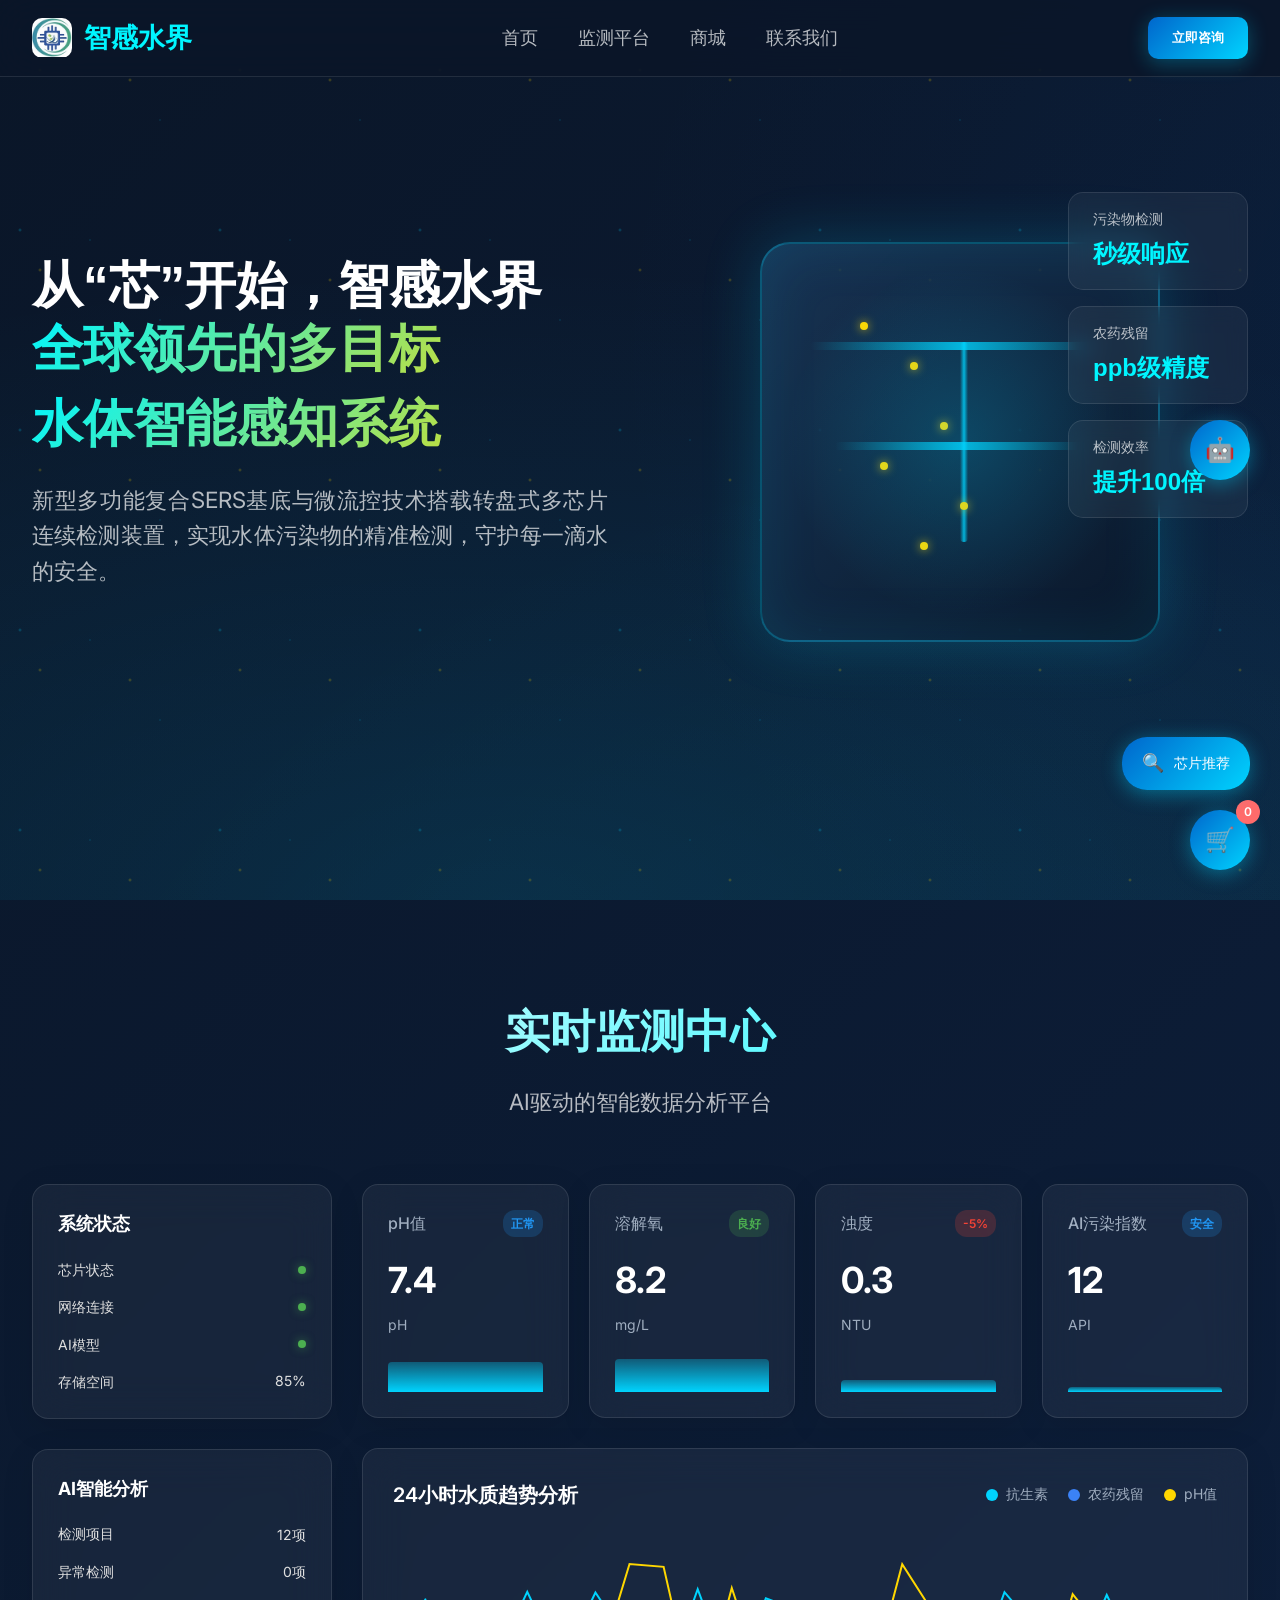
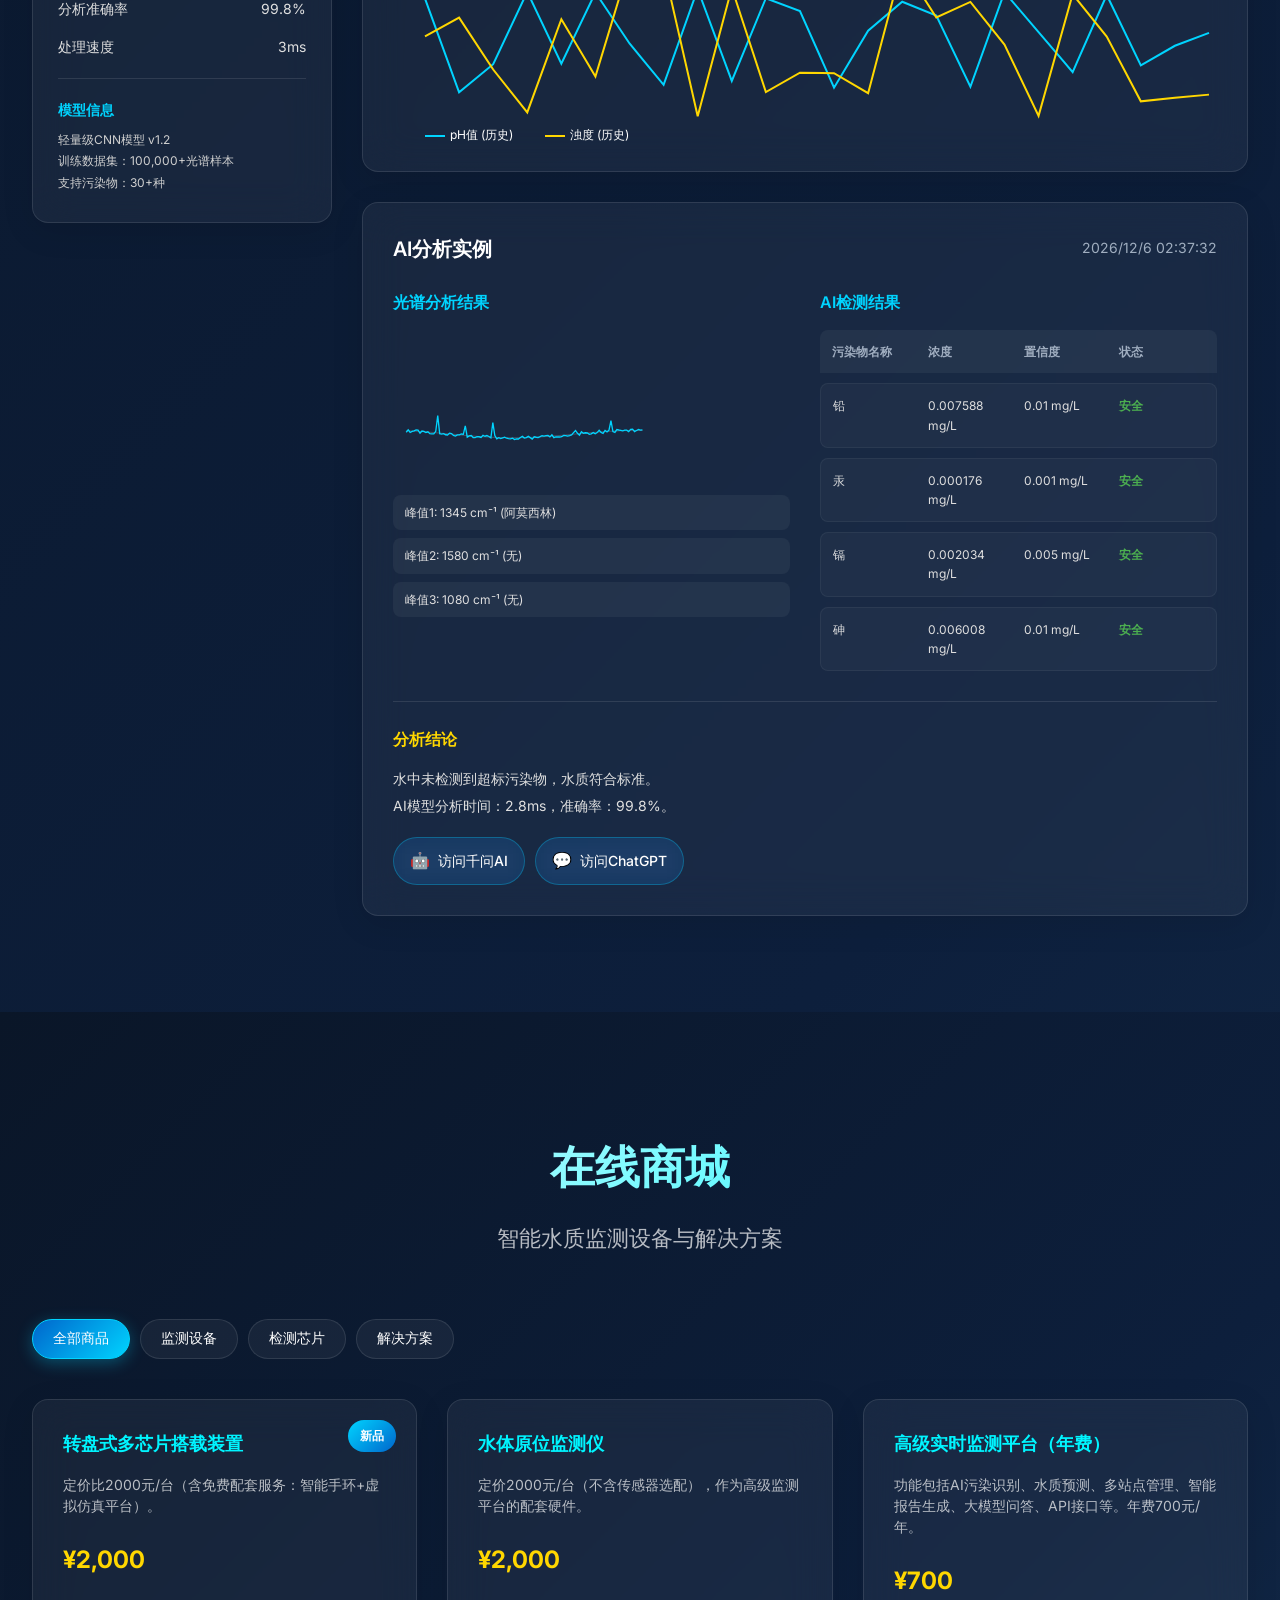
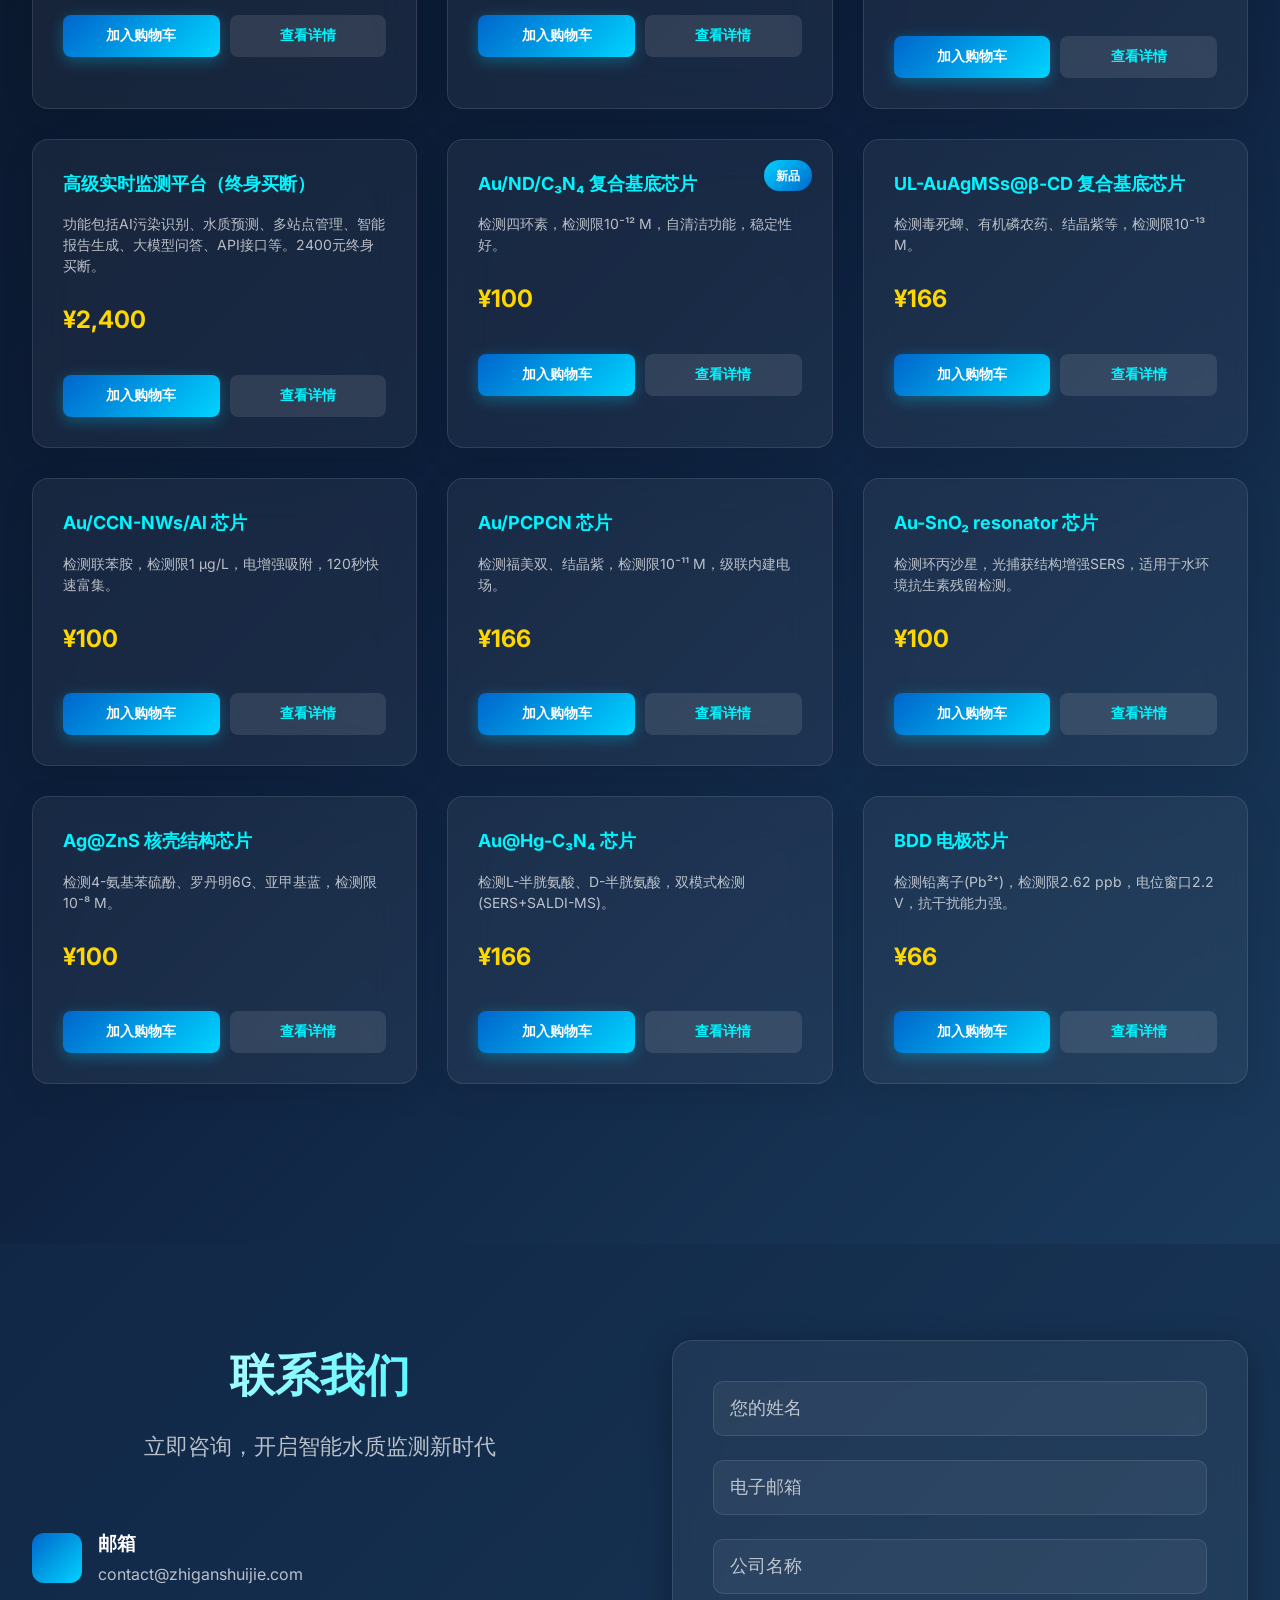
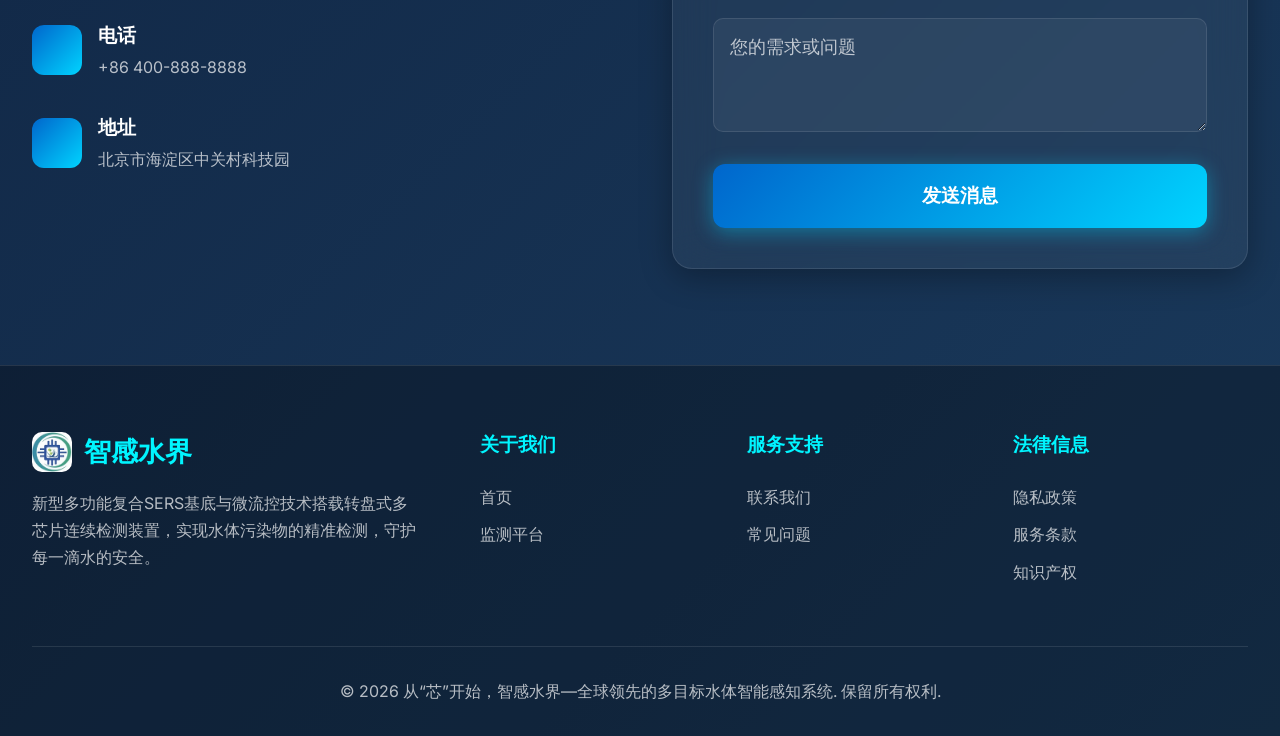
==== commit 9347d11e: "Add files via upload" ====
--- a/index.html
+++ b/index.html
@@ -303,7 +303,6 @@
                     <button class="category-btn active" data-category="all">全部商品</button>
                     <button class="category-btn" data-category="equipment">监测设备</button>
                     <button class="category-btn" data-category="chips">检测芯片</button>
-                    <button class="category-btn" data-category="accessories">配件</button>
                     <button class="category-btn" data-category="solutions">解决方案</button>
                 </div>
                 
@@ -311,14 +310,11 @@
                 <div class="products-grid">
                     <!-- Product 1 -->
                     <div class="product-card glass-card" data-category="equipment">
-                        <div class="product-image">
-                            <img src="https://trae-api-cn.mchost.guru/api/ide/v1/text_to_image?prompt=water%20quality%20monitoring%20device%2C%20scientific%20equipment%2C%20blue%20and%20white%20design%2C%20professional%20appearance&image_size=landscape_4_3" alt="智能水质监测仪">
+                        <div class="product-info">
                             <div class="product-badge new">新品</div>
-                        </div>
-                        <div class="product-info">
-                            <h3 class="product-title">智能水质监测仪 Pro</h3>
-                            <p class="product-description">高精度水质监测设备，支持多参数实时检测，内置AI分析系统。</p>
-                            <div class="product-price">¥8,999</div>
+                            <h3 class="product-title">转盘式多芯片搭载装置</h3>
+                            <p class="product-description">定价比2000元/台（含免费配套服务：智能手环+虚拟仿真平台）。</p>
+                            <div class="product-price">¥2,000</div>
                             <div class="product-actions">
                                 <button class="add-to-cart" data-id="1">加入购物车</button>
                                 <button class="view-details" data-id="1">查看详情</button>
@@ -328,13 +324,10 @@
                     
                     <!-- Product 2 -->
                     <div class="product-card glass-card" data-category="equipment">
-                        <div class="product-image">
-                            <img src="https://trae-api-cn.mchost.guru/api/ide/v1/text_to_image?prompt=portable%20water%20quality%20tester%2C%20handheld%20device%2C%20modern%20design%2C%20blue%20display&image_size=landscape_4_3" alt="便携式水质检测器">
-                        </div>
-                        <div class="product-info">
-                            <h3 class="product-title">便携式水质检测器</h3>
-                            <p class="product-description">轻便易携的水质检测设备，适合现场快速检测，支持数据导出。</p>
-                            <div class="product-price">¥2,499</div>
+                        <div class="product-info">
+                            <h3 class="product-title">水体原位监测仪</h3>
+                            <p class="product-description">定价2000元/台（不含传感器选配），作为高级监测平台的配套硬件。</p>
+                            <div class="product-price">¥2,000</div>
                             <div class="product-actions">
                                 <button class="add-to-cart" data-id="2">加入购物车</button>
                                 <button class="view-details" data-id="2">查看详情</button>
@@ -343,15 +336,11 @@
                     </div>
                     
                     <!-- Product 3 -->
-                    <div class="product-card glass-card" data-category="accessories">
-                        <div class="product-image">
-                            <img src="https://trae-api-cn.mchost.guru/api/ide/v1/text_to_image?prompt=water%20quality%20sensor%20probe%2C%20scientific%20instrument%2C%20stainless%20steel%20design&image_size=landscape_4_3" alt="水质传感器探头">
-                            <div class="product-badge sale">促销</div>
-                        </div>
-                        <div class="product-info">
-                            <h3 class="product-title">水质传感器探头</h3>
-                            <p class="product-description">高精度水质传感器探头，适用于多种水质参数检测，使用寿命长。</p>
-                            <div class="product-price">¥1,299</div>
+                    <div class="product-card glass-card" data-category="solutions">
+                        <div class="product-info">
+                            <h3 class="product-title">高级实时监测平台（年费）</h3>
+                            <p class="product-description">功能包括AI污染识别、水质预测、多站点管理、智能报告生成、大模型问答、API接口等。年费700元/年。</p>
+                            <div class="product-price">¥700</div>
                             <div class="product-actions">
                                 <button class="add-to-cart" data-id="3">加入购物车</button>
                                 <button class="view-details" data-id="3">查看详情</button>
@@ -361,48 +350,13 @@
                     
                     <!-- Product 4 -->
                     <div class="product-card glass-card" data-category="solutions">
-                        <div class="product-image">
-                            <img src="https://trae-api-cn.mchost.guru/api/ide/v1/text_to_image?prompt=water%20quality%20monitoring%20system%20dashboard%2C%20data%20visualization%2C%20modern%20interface&image_size=landscape_4_3" alt="水质监测系统解决方案">
-                        </div>
-                        <div class="product-info">
-                            <h3 class="product-title">水质监测系统解决方案</h3>
-                            <p class="product-description">完整的水质监测系统解决方案，包括硬件设备、软件平台和数据分析。</p>
-                            <div class="product-price">¥29,999</div>
+                        <div class="product-info">
+                            <h3 class="product-title">高级实时监测平台（终身买断）</h3>
+                            <p class="product-description">功能包括AI污染识别、水质预测、多站点管理、智能报告生成、大模型问答、API接口等。2400元终身买断。</p>
+                            <div class="product-price">¥2,400</div>
                             <div class="product-actions">
                                 <button class="add-to-cart" data-id="4">加入购物车</button>
                                 <button class="view-details" data-id="4">查看详情</button>
-                            </div>
-                        </div>
-                    </div>
-                    
-                    <!-- Product 5 -->
-                    <div class="product-card glass-card" data-category="accessories">
-                        <div class="product-image">
-                            <img src="https://trae-api-cn.mchost.guru/api/ide/v1/text_to_image?prompt=water%20sample%20collection%20kit%2C%20scientific%20equipment%2C%20professional%20tools&image_size=landscape_4_3" alt="水样采集套件">
-                        </div>
-                        <div class="product-info">
-                            <h3 class="product-title">水样采集套件</h3>
-                            <p class="product-description">专业水样采集套件，包括采样瓶、保存剂和操作指南，确保采样准确性。</p>
-                            <div class="product-price">¥499</div>
-                            <div class="product-actions">
-                                <button class="add-to-cart" data-id="5">加入购物车</button>
-                                <button class="view-details" data-id="5">查看详情</button>
-                            </div>
-                        </div>
-                    </div>
-                    
-                    <!-- Product 6 -->
-                    <div class="product-card glass-card" data-category="solutions">
-                        <div class="product-image">
-                            <img src="https://trae-api-cn.mchost.guru/api/ide/v1/text_to_image?prompt=water%20quality%20consulting%20service%2C%20professional%20team%2C%20data%20analysis&image_size=landscape_4_3" alt="水质检测咨询服务">
-                        </div>
-                        <div class="product-info">
-                            <h3 class="product-title">水质检测咨询服务</h3>
-                            <p class="product-description">专业的水质检测咨询服务，包括方案设计、数据分析和报告生成。</p>
-                            <div class="product-price">¥5,999</div>
-                            <div class="product-actions">
-                                <button class="add-to-cart" data-id="6">加入购物车</button>
-                                <button class="view-details" data-id="6">查看详情</button>
                             </div>
                         </div>
                     </div>
@@ -410,14 +364,37 @@
                     <!-- Chip Products -->
                     <!-- Chip 1 -->
                     <div class="product-card glass-card" data-category="chips">
-                        <div class="product-image">
-                            <img src="https://trae-api-cn.mchost.guru/api/ide/v1/text_to_image?prompt=microchip%20for%20water%20quality%20testing%2C%20scientific%20equipment%2C%20blue%20and%20silver%20design&image_size=landscape_4_3" alt="Au/ND/C3N4 复合基底芯片">
+                        <div class="product-info">
                             <div class="product-badge new">新品</div>
-                        </div>
-                        <div class="product-info">
                             <h3 class="product-title">Au/ND/C₃N₄ 复合基底芯片</h3>
                             <p class="product-description">检测四环素，检测限10⁻¹² M，自清洁功能，稳定性好。</p>
-                            <div class="product-price">¥1,999</div>
+                            <div class="product-price">¥100</div>
+                            <div class="product-actions">
+                                <button class="add-to-cart" data-id="5">加入购物车</button>
+                                <button class="view-details" data-id="5">查看详情</button>
+                            </div>
+                        </div>
+                    </div>
+                    
+                    <!-- Chip 2 -->
+                    <div class="product-card glass-card" data-category="chips">
+                        <div class="product-info">
+                            <h3 class="product-title">UL-AuAgMSs@β-CD 复合基底芯片</h3>
+                            <p class="product-description">检测毒死蜱、有机磷农药、结晶紫等，检测限10⁻¹³ M。</p>
+                            <div class="product-price">¥166</div>
+                            <div class="product-actions">
+                                <button class="add-to-cart" data-id="6">加入购物车</button>
+                                <button class="view-details" data-id="6">查看详情</button>
+                            </div>
+                        </div>
+                    </div>
+                    
+                    <!-- Chip 3 -->
+                    <div class="product-card glass-card" data-category="chips">
+                        <div class="product-info">
+                            <h3 class="product-title">Au/CCN-NWs/Al 芯片</h3>
+                            <p class="product-description">检测联苯胺，检测限1 μg/L，电增强吸附，120秒快速富集。</p>
+                            <div class="product-price">¥100</div>
                             <div class="product-actions">
                                 <button class="add-to-cart" data-id="7">加入购物车</button>
                                 <button class="view-details" data-id="7">查看详情</button>
@@ -425,15 +402,12 @@
                         </div>
                     </div>
                     
-                    <!-- Chip 2 -->
+                    <!-- Chip 4 -->
                     <div class="product-card glass-card" data-category="chips">
-                        <div class="product-image">
-                            <img src="https://trae-api-cn.mchost.guru/api/ide/v1/text_to_image?prompt=microchip%20for%20water%20quality%20testing%2C%20scientific%20equipment%2C%20green%20and%20silver%20design&image_size=landscape_4_3" alt="UL-AuAgMSs@β-CD 复合基底芯片">
-                        </div>
-                        <div class="product-info">
-                            <h3 class="product-title">UL-AuAgMSs@β-CD 复合基底芯片</h3>
-                            <p class="product-description">检测毒死蜱、有机磷农药、结晶紫等，检测限10⁻¹³ M。</p>
-                            <div class="product-price">¥2,499</div>
+                        <div class="product-info">
+                            <h3 class="product-title">Au/PCPCN 芯片</h3>
+                            <p class="product-description">检测福美双、结晶紫，检测限10⁻¹¹ M，级联内建电场。</p>
+                            <div class="product-price">¥166</div>
                             <div class="product-actions">
                                 <button class="add-to-cart" data-id="8">加入购物车</button>
                                 <button class="view-details" data-id="8">查看详情</button>
@@ -441,15 +415,12 @@
                         </div>
                     </div>
                     
-                    <!-- Chip 3 -->
+                    <!-- Chip 5 -->
                     <div class="product-card glass-card" data-category="chips">
-                        <div class="product-image">
-                            <img src="https://trae-api-cn.mchost.guru/api/ide/v1/text_to_image?prompt=microchip%20for%20water%20quality%20testing%2C%20scientific%20equipment%2C%20purple%20and%20silver%20design&image_size=landscape_4_3" alt="Au/CCN-NWs/Al 芯片">
-                        </div>
-                        <div class="product-info">
-                            <h3 class="product-title">Au/CCN-NWs/Al 芯片</h3>
-                            <p class="product-description">检测联苯胺，检测限1 μg/L，电增强吸附，120秒快速富集。</p>
-                            <div class="product-price">¥1,799</div>
+                        <div class="product-info">
+                            <h3 class="product-title">Au-SnO₂ resonator 芯片</h3>
+                            <p class="product-description">检测环丙沙星，光捕获结构增强SERS，适用于水环境抗生素残留检测。</p>
+                            <div class="product-price">¥100</div>
                             <div class="product-actions">
                                 <button class="add-to-cart" data-id="9">加入购物车</button>
                                 <button class="view-details" data-id="9">查看详情</button>
@@ -457,15 +428,12 @@
                         </div>
                     </div>
                     
-                    <!-- Chip 4 -->
+                    <!-- Chip 6 -->
                     <div class="product-card glass-card" data-category="chips">
-                        <div class="product-image">
-                            <img src="https://trae-api-cn.mchost.guru/api/ide/v1/text_to_image?prompt=microchip%20for%20water%20quality%20testing%2C%20scientific%20equipment%2C%20red%20and%20silver%20design&image_size=landscape_4_3" alt="Au/PCPCN 芯片">
-                        </div>
-                        <div class="product-info">
-                            <h3 class="product-title">Au/PCPCN 芯片</h3>
-                            <p class="product-description">检测福美双、结晶紫，检测限10⁻¹¹ M，级联内建电场。</p>
-                            <div class="product-price">¥2,199</div>
+                        <div class="product-info">
+                            <h3 class="product-title">Ag@ZnS 核壳结构芯片</h3>
+                            <p class="product-description">检测4-氨基苯硫酚、罗丹明6G、亚甲基蓝，检测限10⁻⁸ M。</p>
+                            <div class="product-price">¥100</div>
                             <div class="product-actions">
                                 <button class="add-to-cart" data-id="10">加入购物车</button>
                                 <button class="view-details" data-id="10">查看详情</button>
@@ -473,15 +441,12 @@
                         </div>
                     </div>
                     
-                    <!-- Chip 5 -->
+                    <!-- Chip 7 -->
                     <div class="product-card glass-card" data-category="chips">
-                        <div class="product-image">
-                            <img src="https://trae-api-cn.mchost.guru/api/ide/v1/text_to_image?prompt=microchip%20for%20water%20quality%20testing%2C%20scientific%20equipment%2C%20yellow%20and%20silver%20design&image_size=landscape_4_3" alt="Au-SnO₂ resonator 芯片">
-                        </div>
-                        <div class="product-info">
-                            <h3 class="product-title">Au-SnO₂ resonator 芯片</h3>
-                            <p class="product-description">检测环丙沙星，光捕获结构增强SERS，适用于水环境抗生素残留检测。</p>
-                            <div class="product-price">¥1,899</div>
+                        <div class="product-info">
+                            <h3 class="product-title">Au@Hg-C₃N₄ 芯片</h3>
+                            <p class="product-description">检测L-半胱氨酸、D-半胱氨酸，双模式检测(SERS+SALDI-MS)。</p>
+                            <div class="product-price">¥166</div>
                             <div class="product-actions">
                                 <button class="add-to-cart" data-id="11">加入购物车</button>
                                 <button class="view-details" data-id="11">查看详情</button>
@@ -489,50 +454,15 @@
                         </div>
                     </div>
                     
-                    <!-- Chip 6 -->
+                    <!-- Chip 8 -->
                     <div class="product-card glass-card" data-category="chips">
-                        <div class="product-image">
-                            <img src="https://trae-api-cn.mchost.guru/api/ide/v1/text_to_image?prompt=microchip%20for%20water%20quality%20testing%2C%20scientific%20equipment%2C%20blue%20and%20gold%20design&image_size=landscape_4_3" alt="Ag@ZnS 核壳结构芯片">
-                        </div>
-                        <div class="product-info">
-                            <h3 class="product-title">Ag@ZnS 核壳结构芯片</h3>
-                            <p class="product-description">检测4-氨基苯硫酚、罗丹明6G、亚甲基蓝，检测限10⁻⁸ M。</p>
-                            <div class="product-price">¥2,299</div>
+                        <div class="product-info">
+                            <h3 class="product-title">BDD 电极芯片</h3>
+                            <p class="product-description">检测铅离子(Pb²⁺)，检测限2.62 ppb，电位窗口2.2 V，抗干扰能力强。</p>
+                            <div class="product-price">¥66</div>
                             <div class="product-actions">
                                 <button class="add-to-cart" data-id="12">加入购物车</button>
                                 <button class="view-details" data-id="12">查看详情</button>
-                            </div>
-                        </div>
-                    </div>
-                    
-                    <!-- Chip 7 -->
-                    <div class="product-card glass-card" data-category="chips">
-                        <div class="product-image">
-                            <img src="https://trae-api-cn.mchost.guru/api/ide/v1/text_to_image?prompt=microchip%20for%20water%20quality%20testing%2C%20scientific%20equipment%2C%20silver%20and%20white%20design&image_size=landscape_4_3" alt="Au@Hg-C₃N₄ 芯片">
-                        </div>
-                        <div class="product-info">
-                            <h3 class="product-title">Au@Hg-C₃N₄ 芯片</h3>
-                            <p class="product-description">检测L-半胱氨酸、D-半胱氨酸，双模式检测(SERS+SALDI-MS)。</p>
-                            <div class="product-price">¥2,599</div>
-                            <div class="product-actions">
-                                <button class="add-to-cart" data-id="13">加入购物车</button>
-                                <button class="view-details" data-id="13">查看详情</button>
-                            </div>
-                        </div>
-                    </div>
-                    
-                    <!-- Chip 8 -->
-                    <div class="product-card glass-card" data-category="chips">
-                        <div class="product-image">
-                            <img src="https://trae-api-cn.mchost.guru/api/ide/v1/text_to_image?prompt=microchip%20for%20water%20quality%20testing%2C%20scientific%20equipment%2C%20black%20and%20silver%20design&image_size=landscape_4_3" alt="BDD 电极芯片">
-                        </div>
-                        <div class="product-info">
-                            <h3 class="product-title">BDD 电极芯片</h3>
-                            <p class="product-description">检测铅离子(Pb²⁺)，检测限2.62 ppb，电位窗口2.2 V，抗干扰能力强。</p>
-                            <div class="product-price">¥1,699</div>
-                            <div class="product-actions">
-                                <button class="add-to-cart" data-id="14">加入购物车</button>
-                                <button class="view-details" data-id="14">查看详情</button>
                             </div>
                         </div>
                     </div>
@@ -652,9 +582,6 @@
             </div>
             <div class="modal-body">
                 <div class="product-detail-content">
-                    <div class="product-detail-image">
-                        <img id="modalImage" src="" alt="产品图片">
-                    </div>
                     <div class="product-detail-info">
                         <h4 id="modalProductName">产品名称</h4>
                         <div class="product-detail-table">
--- a/styles.css
+++ b/styles.css
@@ -2115,35 +2115,25 @@
 .product-card {
     overflow: hidden;
     transition: all 0.3s ease;
+    padding: 30px;
+    position: relative;
 }
 
 .product-card:hover {
     transform: translateY(-10px);
 }
 
-.product-image {
-    position: relative;
-    height: 200px;
-    overflow: hidden;
-    border-radius: 15px 15px 0 0;
-}
-
-.product-image img {
-    width: 100%;
-    height: 100%;
-    object-fit: cover;
-    transition: transform 0.3s ease;
-}
-
-.product-card:hover .product-image img {
-    transform: scale(1.1);
+.product-info {
+    display: flex;
+    flex-direction: column;
+    gap: 15px;
 }
 
 .product-badge {
     position: absolute;
-    top: 10px;
-    right: 10px;
-    padding: 5px 15px;
+    top: 20px;
+    right: 20px;
+    padding: 6px 12px;
     border-radius: 20px;
     font-size: 12px;
     font-weight: 600;
@@ -2151,75 +2141,69 @@
 }
 
 .product-badge.new {
-    background: linear-gradient(135deg, var(--cyan), var(--cyan-light));
-    color: var(--deep-navy);
-}
-
-.product-badge.sale {
-    background: linear-gradient(135deg, #ff6b6b, #ee5a52);
+    background: linear-gradient(135deg, #00d4ff, #0066cc);
     color: white;
-}
-
-.product-info {
-    padding: 20px;
 }
 
 .product-title {
     font-size: 18px;
-    font-weight: 600;
-    margin-bottom: 10px;
-    color: var(--text-primary);
+    font-weight: 700;
+    color: var(--cyan-light);
+    margin: 0;
 }
 
 .product-description {
     font-size: 14px;
     color: var(--text-secondary);
-    margin-bottom: 15px;
     line-height: 1.5;
+    margin: 0;
+    flex: 1;
 }
 
 .product-price {
-    font-size: 20px;
+    font-size: 24px;
     font-weight: 700;
-    color: var(--cyan);
-    margin-bottom: 15px;
+    color: var(--gold);
+    margin: 10px 0;
 }
 
 .product-actions {
     display: flex;
     gap: 10px;
-}
-
-.add-to-cart, .view-details {
+    margin-top: 10px;
+}
+
+.product-actions button {
     flex: 1;
-    padding: 10px;
+    padding: 12px 16px;
     border: none;
     border-radius: 8px;
+    font-size: 14px;
+    font-weight: 600;
     cursor: pointer;
     transition: all 0.3s ease;
-    font-size: 14px;
-    font-weight: 500;
 }
 
 .add-to-cart {
     background: linear-gradient(135deg, var(--primary-blue), var(--cyan));
     color: white;
+    box-shadow: 0 4px 15px rgba(0, 212, 255, 0.3);
 }
 
 .add-to-cart:hover {
-    box-shadow: 0 4px 16px rgba(0, 212, 255, 0.4);
     transform: translateY(-2px);
+    box-shadow: 0 6px 20px rgba(0, 212, 255, 0.4);
 }
 
 .view-details {
-    background: var(--glass-bg);
-    border: 1px solid var(--glass-border);
-    color: var(--text-primary);
+    background: rgba(255, 255, 255, 0.1);
+    color: var(--cyan-light);
+    border: 1px solid rgba(0, 212, 255, 0.3);
 }
 
 .view-details:hover {
-    background: rgba(0, 102, 204, 0.2);
-    border-color: var(--cyan);
+    background: rgba(0, 212, 255, 0.1);
+    transform: translateY(-2px);
 }
 
 /* Shopping Cart */
@@ -2283,28 +2267,13 @@
 }
 
 .cart-item {
-    display: flex;
-    gap: 15px;
     margin-bottom: 20px;
     padding-bottom: 20px;
     border-bottom: 1px solid var(--glass-border);
 }
 
-.cart-item-image {
-    width: 80px;
-    height: 80px;
-    border-radius: 8px;
-    overflow: hidden;
-}
-
-.cart-item-image img {
+.cart-item-info {
     width: 100%;
-    height: 100%;
-    object-fit: cover;
-}
-
-.cart-item-info {
-    flex: 1;
 }
 
 .cart-item-title {
@@ -2586,10 +2555,8 @@
 }
 
 .recommendation-item {
-    display: flex;
-    gap: 15px;
     margin-bottom: 15px;
-    padding: 15px;
+    padding: 20px;
     border-radius: 8px;
     background: rgba(255, 255, 255, 0.05);
     transition: background 0.3s ease;
@@ -2599,21 +2566,10 @@
     background: rgba(255, 255, 255, 0.1);
 }
 
-.recommendation-item-image {
-    width: 80px;
-    height: 80px;
-    border-radius: 8px;
-    overflow: hidden;
-}
-
-.recommendation-item-image img {
-    width: 100%;
-    height: 100%;
-    object-fit: cover;
-}
-
 .recommendation-item-info {
-    flex: 1;
+    display: flex;
+    flex-direction: column;
+    gap: 10px;
 }
 
 .recommendation-item-title {
@@ -3042,6 +2998,41 @@
 }
 
 /* Product Detail Modal */
+.price-options {
+    display: flex;
+    flex-direction: column;
+    gap: 10px;
+    margin: 15px 0;
+}
+
+.price-option {
+    display: flex;
+    align-items: center;
+    gap: 10px;
+    padding: 10px;
+    background-color: rgba(255, 255, 255, 0.1);
+    border-radius: 8px;
+    transition: background-color 0.3s ease;
+}
+
+.price-option:hover {
+    background-color: rgba(255, 255, 255, 0.15);
+}
+
+.price-option input[type="radio"] {
+    width: 16px;
+    height: 16px;
+    cursor: pointer;
+}
+
+.price-option label {
+    flex: 1;
+    font-size: 16px;
+    color: #ffffff;
+    cursor: pointer;
+    margin: 0;
+}
+
 .product-modal {
     position: fixed;
     top: 0;
@@ -3114,28 +3105,12 @@
 
 .product-detail-content {
     display: flex;
-    gap: 30px;
-    flex-wrap: wrap;
-}
-
-.product-detail-image {
-    flex: 1;
-    min-width: 300px;
-    max-width: 400px;
-    border-radius: 15px;
-    overflow: hidden;
-    box-shadow: 0 10px 30px rgba(0, 0, 0, 0.3);
-}
-
-.product-detail-image img {
+    justify-content: center;
+}
+
+.product-detail-info {
     width: 100%;
-    height: auto;
-    object-fit: cover;
-}
-
-.product-detail-info {
-    flex: 1;
-    min-width: 300px;
+    max-width: 600px;
 }
 
 .product-detail-info h4 {
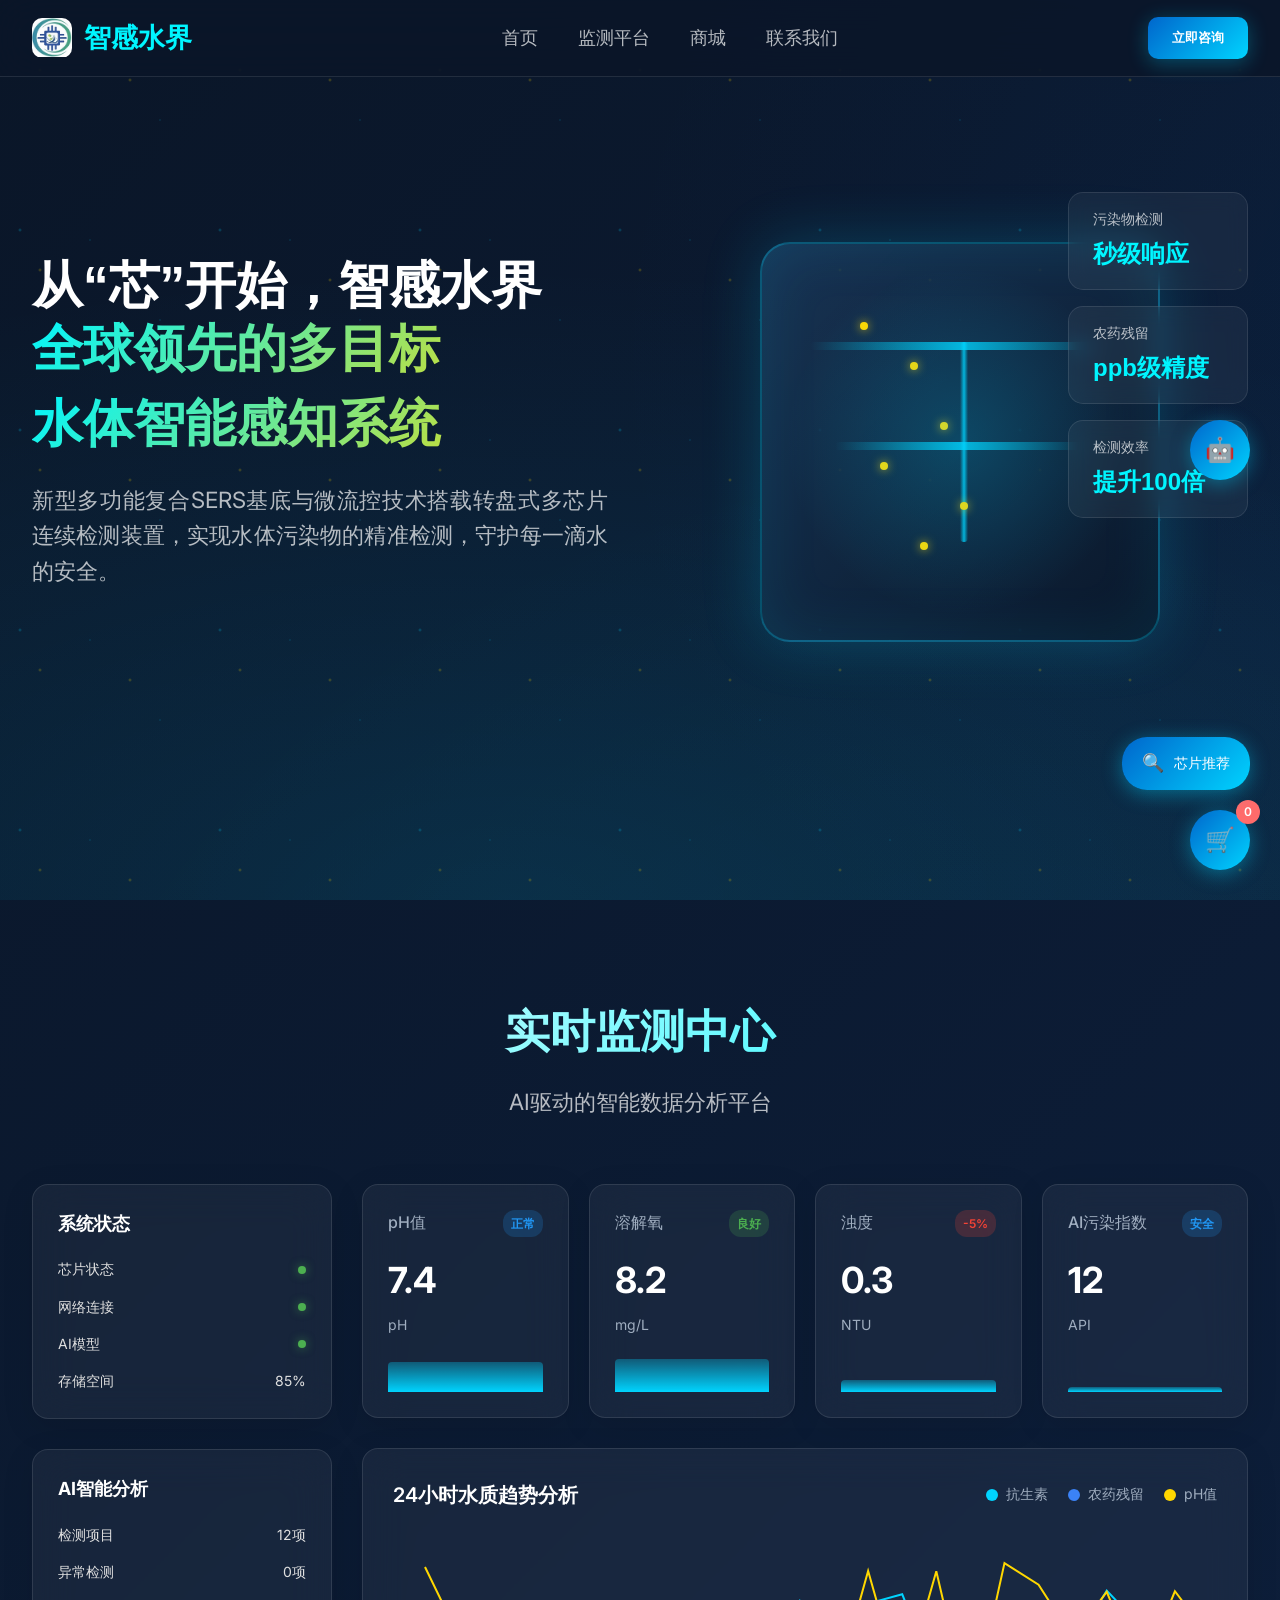
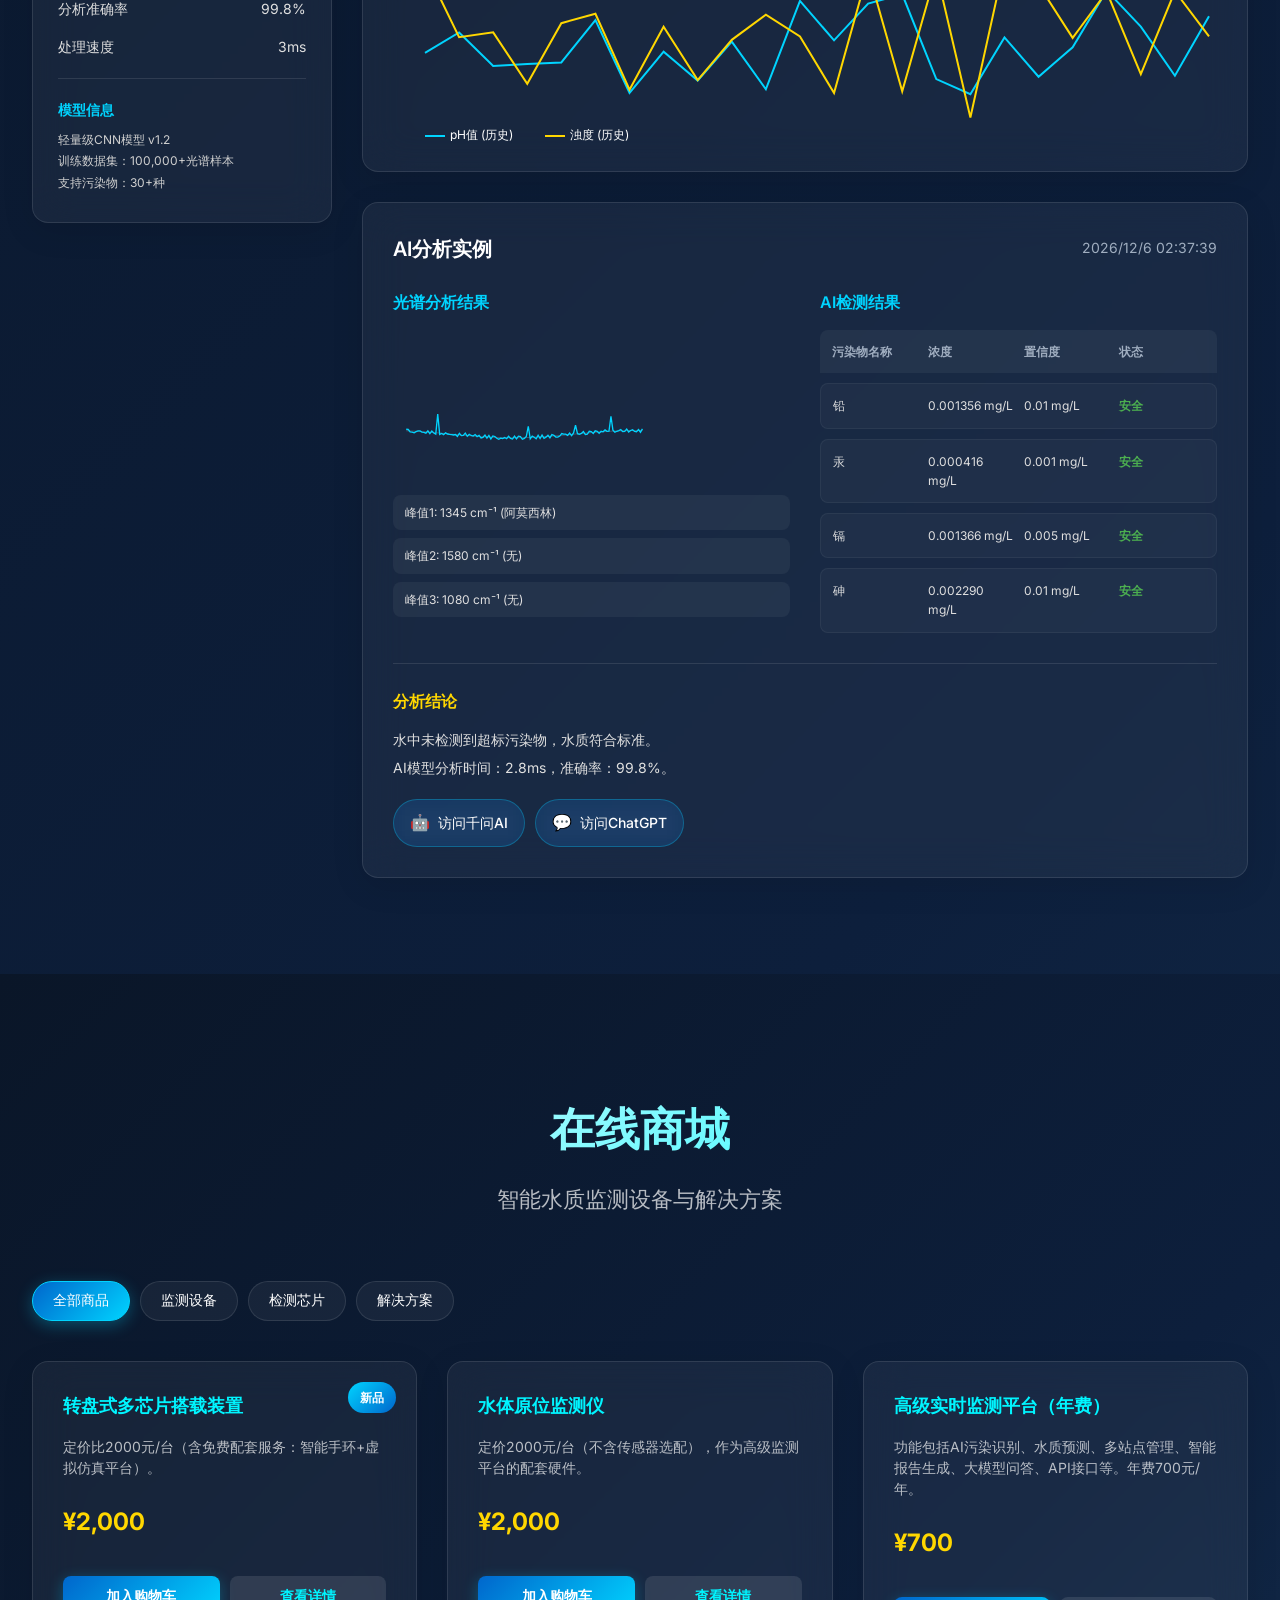
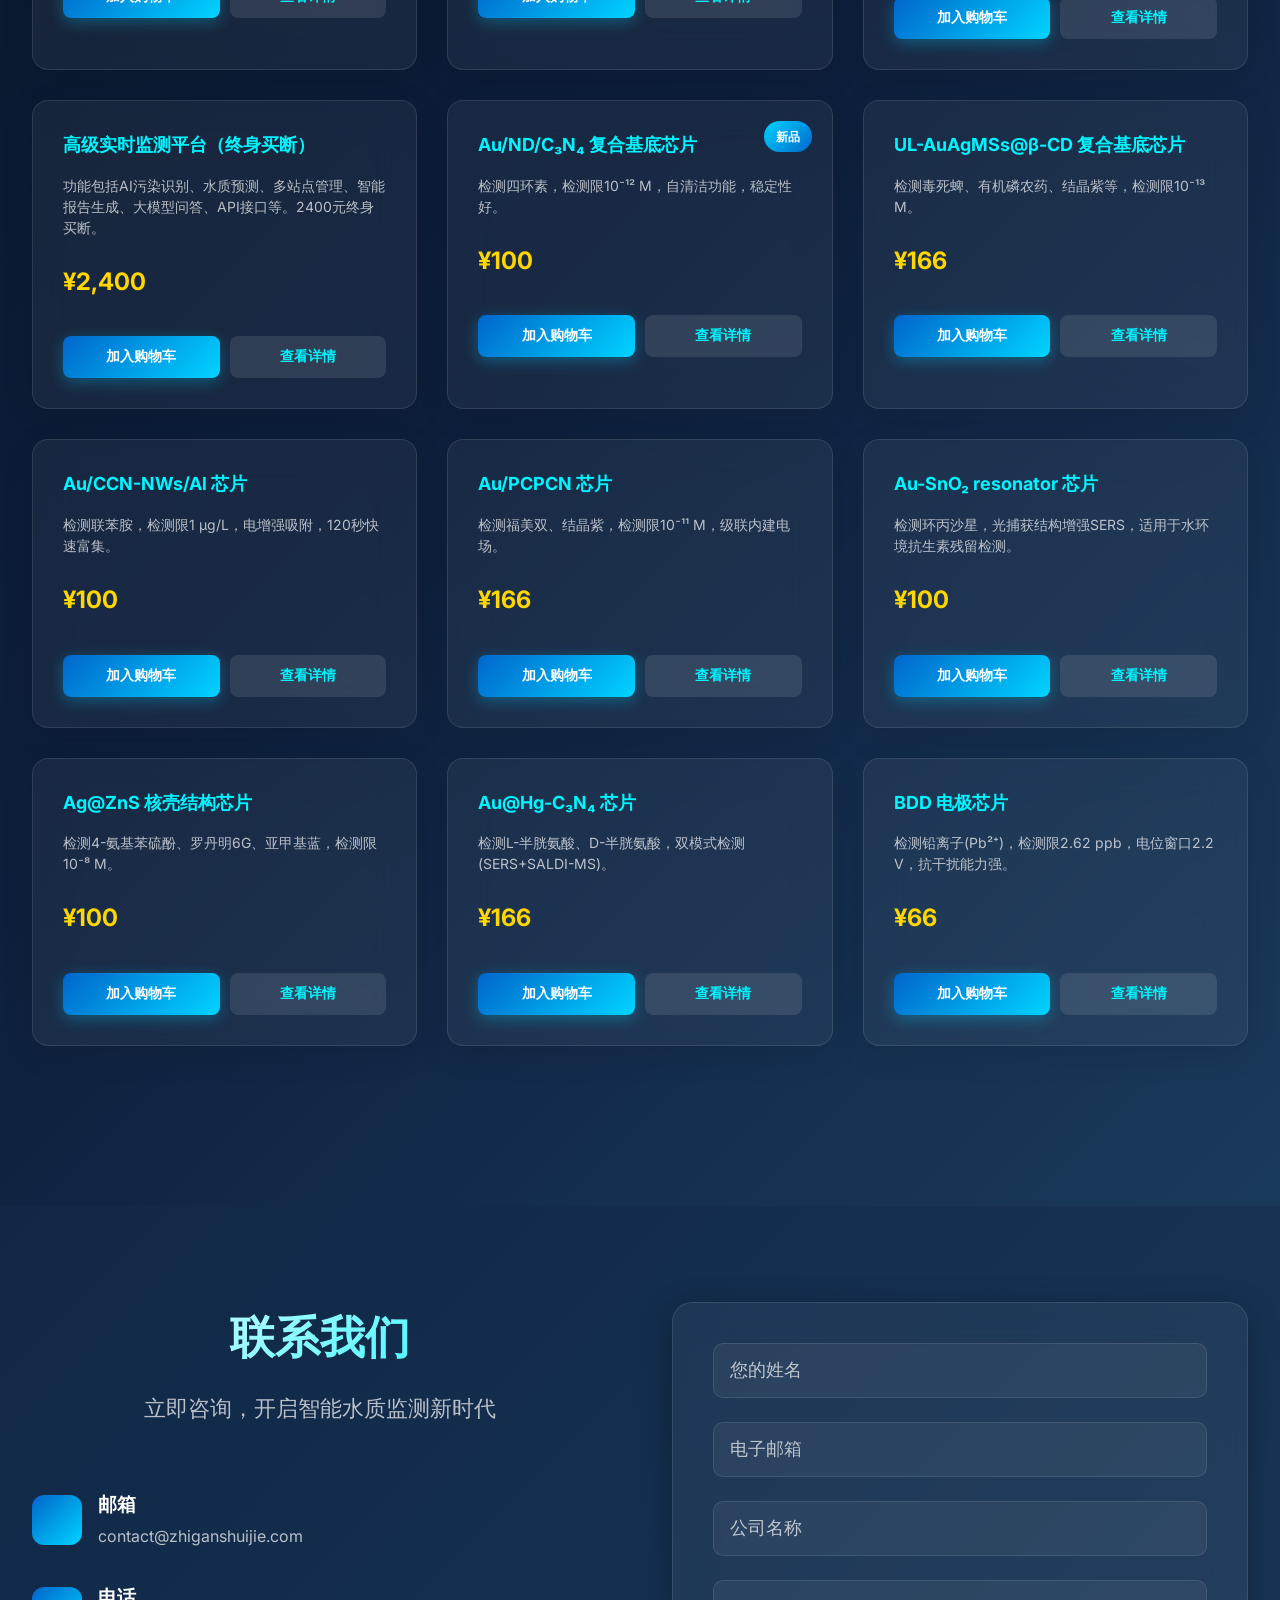
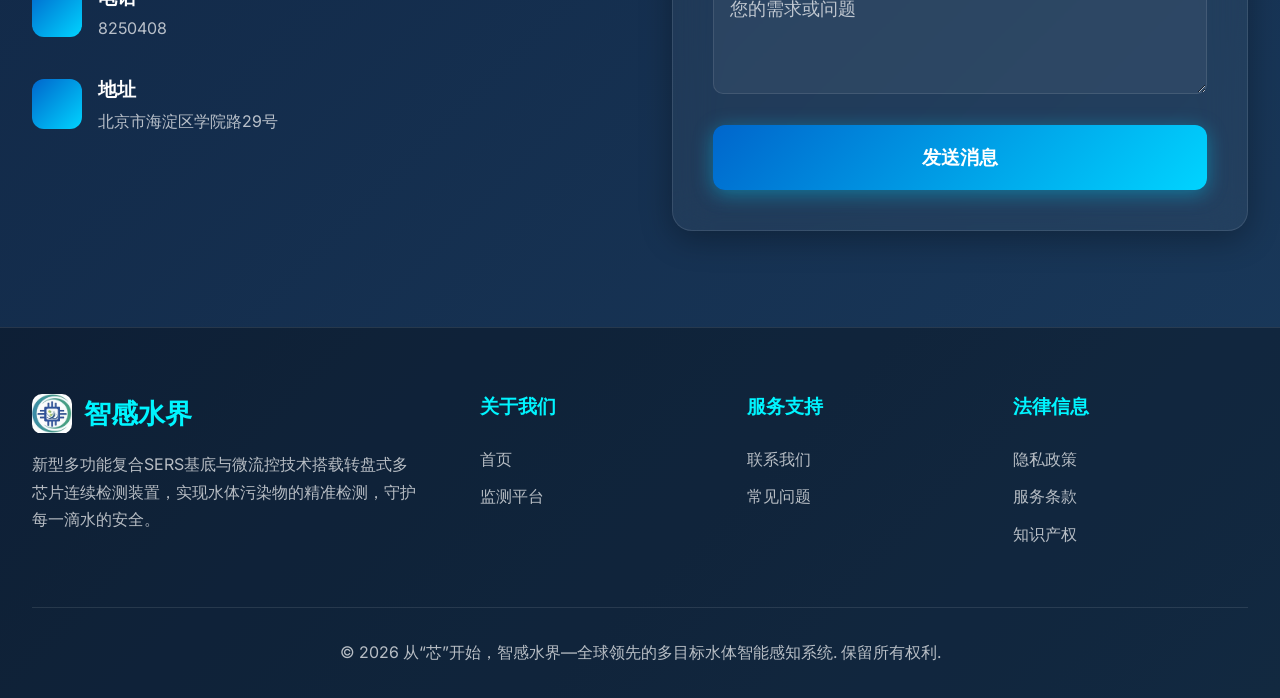
==== commit feba0ee8: "Add files via upload" ====
--- a/index.html
+++ b/index.html
@@ -638,14 +638,14 @@
                             <div class="contact-icon"></div>
                             <div>
                                 <h4>电话</h4>
-                                <p>+86 400-888-8888</p>
+                                <p>8250408</p>
                             </div>
                         </div>
                         <div class="contact-item">
                             <div class="contact-icon"></div>
                             <div>
                                 <h4>地址</h4>
-                                <p>北京市海淀区中关村科技园</p>
+                                <p>北京市海淀区学院路29号</p>
                             </div>
                         </div>
                     </div>
